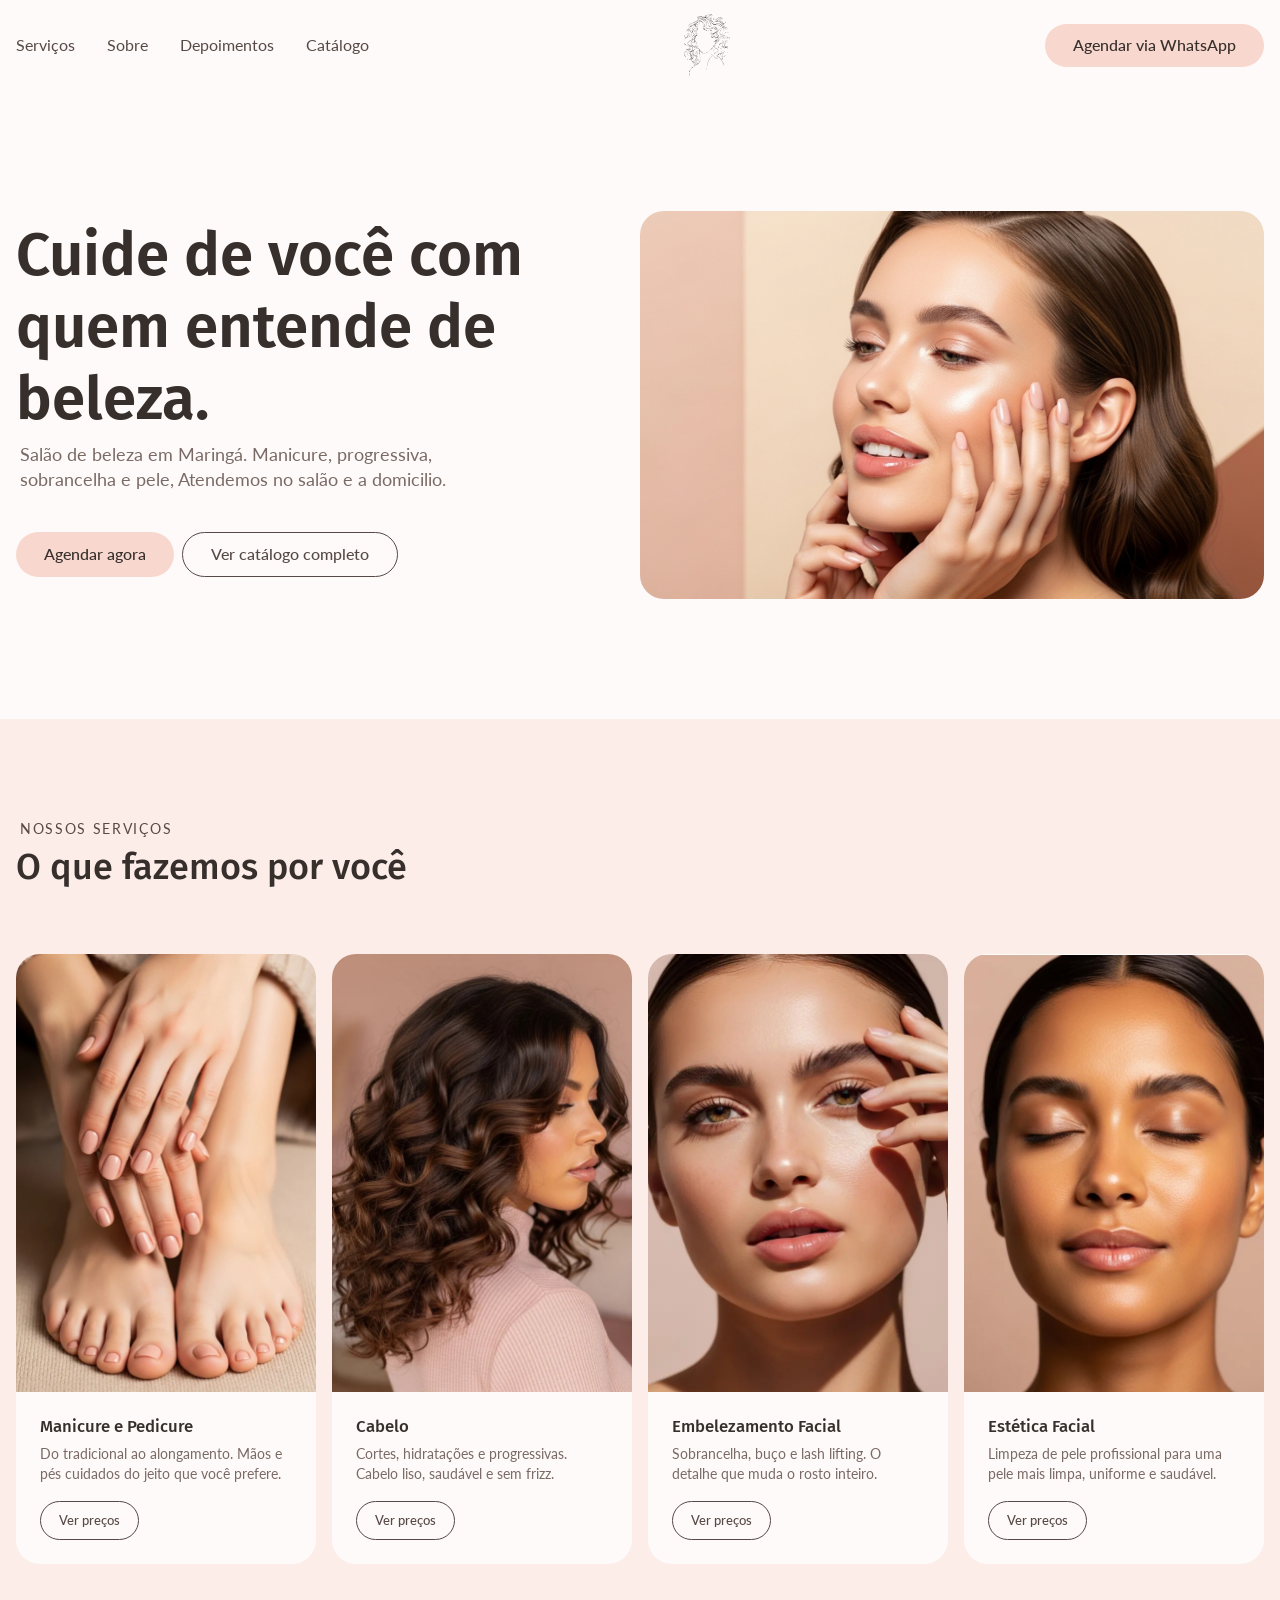
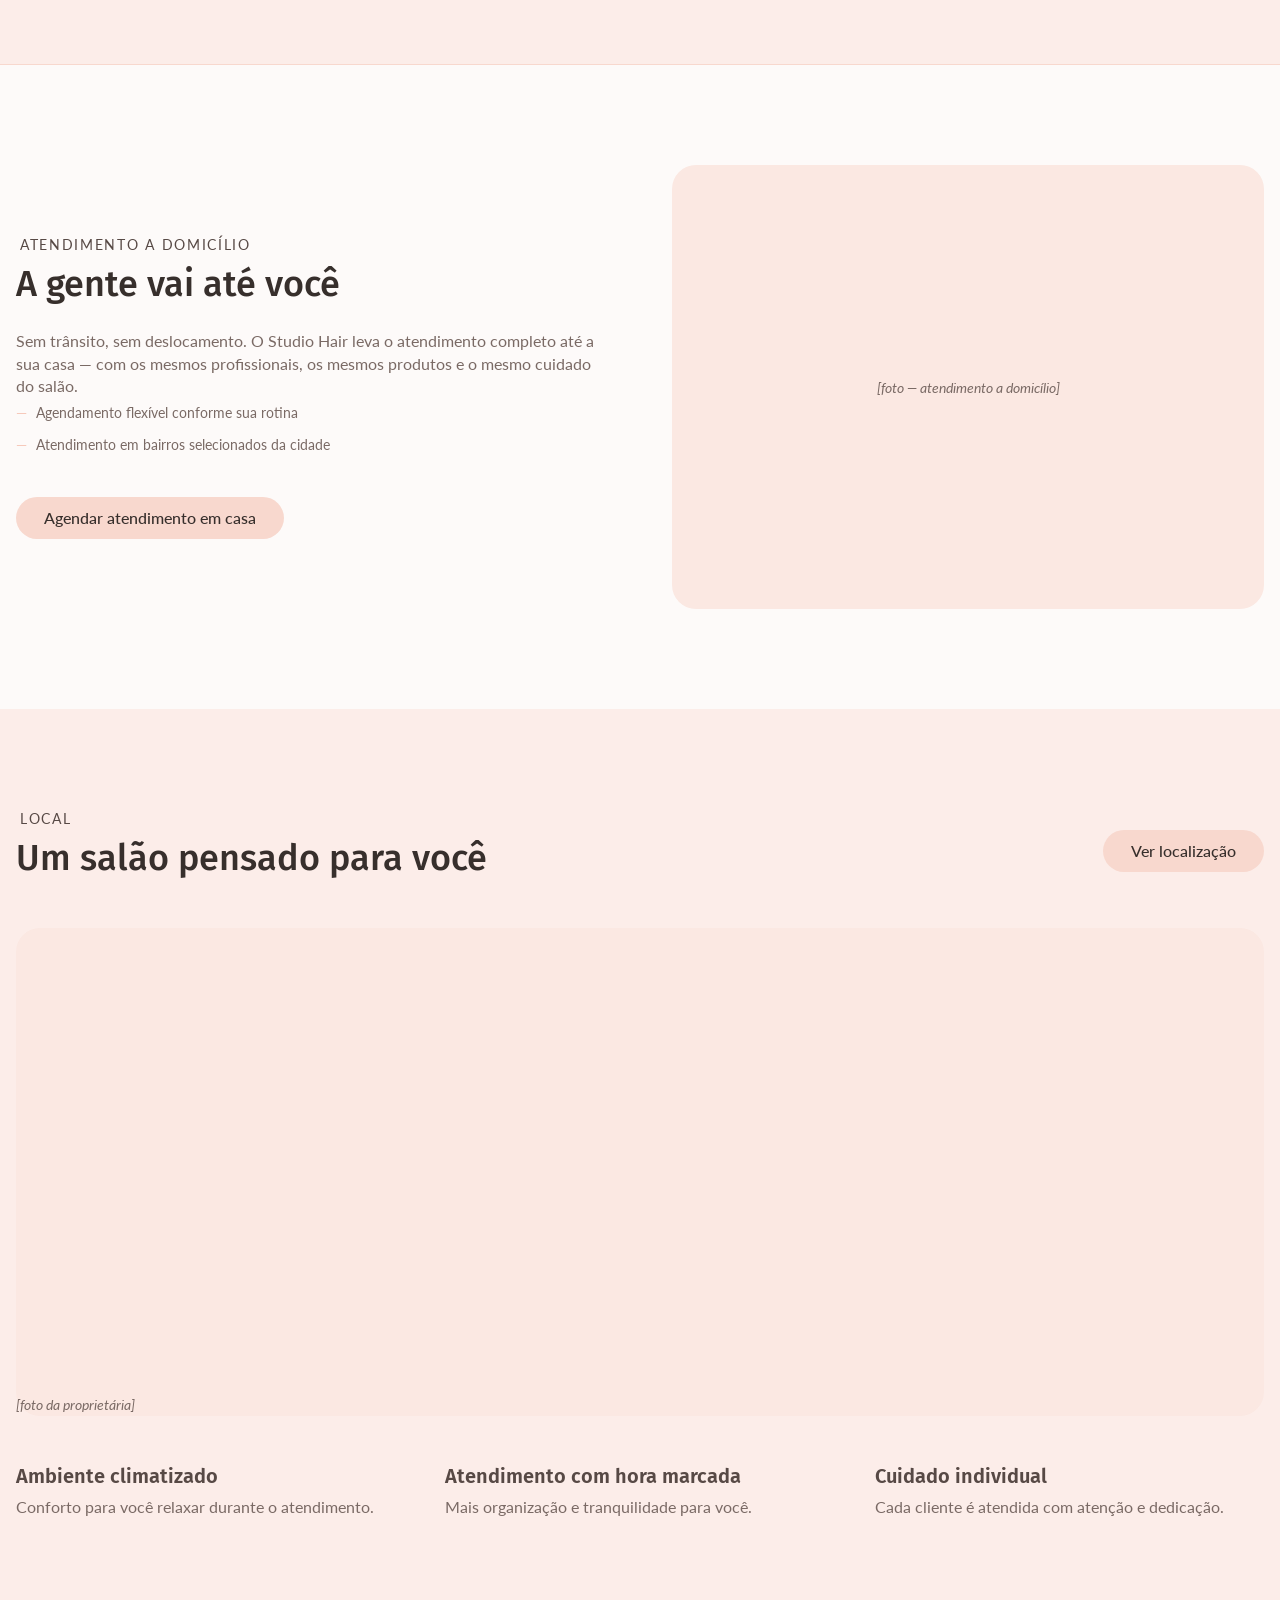
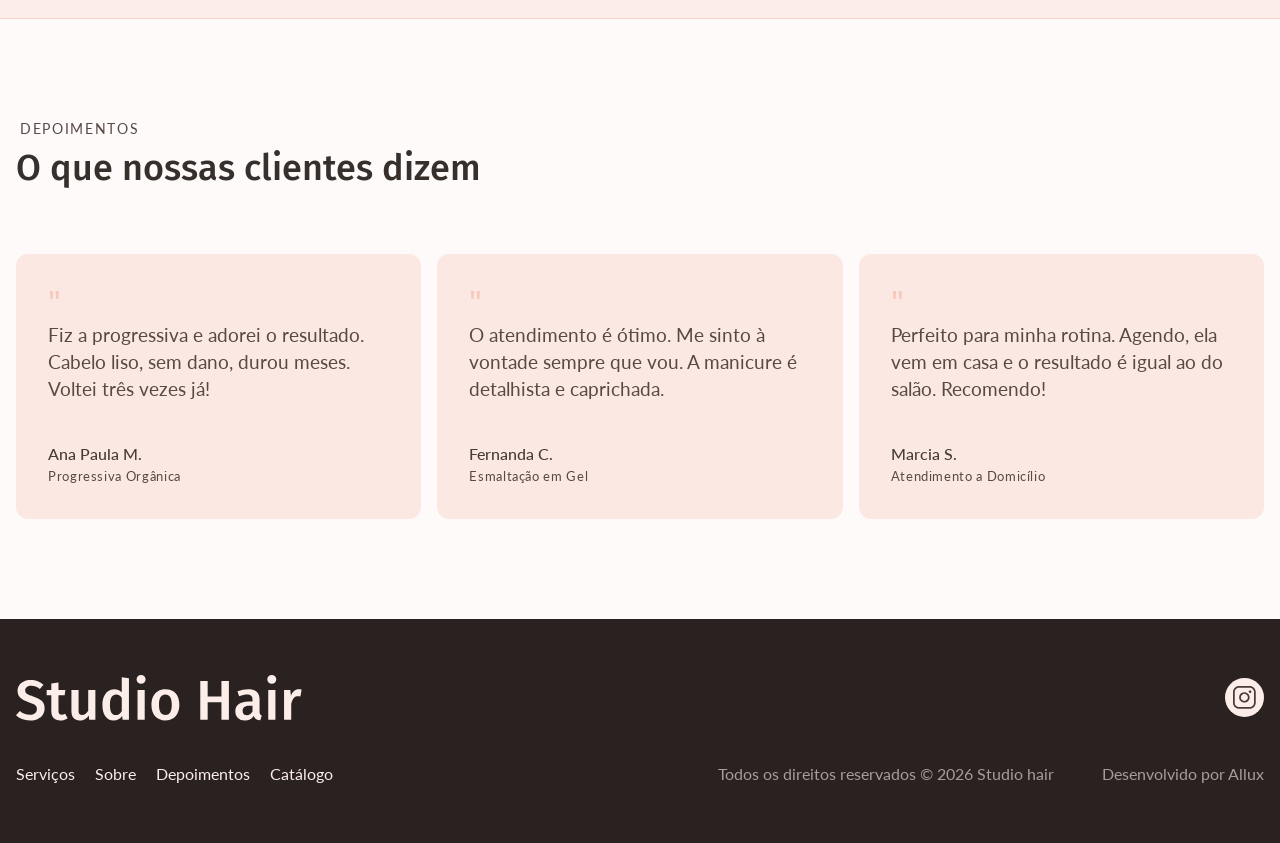
==== index.html @ b58dcd2d "first commit" ====
<!DOCTYPE html>
<html lang="pt-BR">

<head>
  <meta charset="UTF-8">
  <meta name="viewport" content="width=device-width, initial-scale=1.0">
  <title>Studio Hair — Salão de Beleza</title>
  <meta name="description" content="Studio Hair — manicure, progressiva, sobrancelha e muito mais. Atendimento no salão e a domicílio. Preços transparentes, profissionais de confiança.">
  <link rel="stylesheet" href="css/style.css">
</head>

<body>

  <!-- ===================== HEADER ===================== -->
  <header>
    <div class="container nav-inner">
      <nav>
        <ul class="nav-links">
          <li><a href="#servicos">Serviços</a></li>
          <li><a href="#sobre">Sobre</a></li>
          <li><a href="#depoimentos">Depoimentos</a></li>
          <li><a href="catalogo.html">Catálogo</a></li>
        </ul>
      </nav>
      <a href="index.html" class="nav-logo"><img src="/assets/svg/logo.svg" alt=""></a>

      <a href="https://wa.me/[NUMERO_WHATSAPP]" class="btn btn-primary nav-cta" target="_blank" rel="noopener">
        Agendar via WhatsApp
      </a>
      <button class="nav-hamburger" aria-label="Abrir menu" id="hamburger">
        <span></span><span></span><span></span>
      </button>
    </div>
  </header>

  <!-- Mobile nav overlay -->
  <div class="mobile-nav" id="mobileNav">
    <button class="mobile-nav-close" id="mobileClose" aria-label="Fechar menu">✕</button>
    <a href="#inicio" class="mobile-link">Início</a>
    <a href="#servicos" class="mobile-link">Serviços</a>
    <a href="#sobre" class="mobile-link">Sobre</a>
    <a href="#depoimentos" class="mobile-link">Depoimentos</a>
    <a href="#contato" class="mobile-link">Contato</a>
    <a href="catalogo.html" class="mobile-link">Catálogo</a>
    <a href="https://wa.me/[NUMERO_WHATSAPP]" class="btn btn-primary" target="_blank" rel="noopener">
      Agendar via WhatsApp
    </a>
  </div>

  <main>

    <!-- ===================== HERO ===================== -->
    <section id="inicio" class="hero">
      <div class="container hero-container">
        <div class="hero-inner">
          <p class="section-label"></p>
          <h1>Cuide de você com quem entende de beleza.</h1>
          <p class="hero-sub">
            Salão de beleza em Maringá. Manicure, progressiva, sobrancelha e pele, Atendemos no salão e a domicilio.
          <div class="hero-actions">
            <a href="https://wa.me/[NUMERO_WHATSAPP]" class="btn btn-primary" target="_blank" rel="noopener">
              Agendar agora
            </a>
            <a href="catalogo.html" class="btn btn-outline">
              Ver catálogo completo
            </a>
          </div>
        </div>
        <div class="img-hero">
          <img src="/assets/img/hero-woman.jpg" alt="">
        </div>
      </div>
    </section>

    <!-- ===================== SERVIÇOS ===================== -->
    <section id="servicos" class="section-services" aria-label="Nossos serviços">
      <div class="container">
        <div class="section-header">
          <p class="section-label">Nossos serviços</p>
          <h2>O que fazemos por você</h2>
        </div>
        <div class="services-grid">

          <div class="service-card">
            <div><img src="/assets/img/manicure.webp" alt=""></div>
            <div class="service-card__text">
              <h3>Manicure e Pedicure</h3>
              <p>Do tradicional ao alongamento. Mãos e pés cuidados do jeito que você prefere.</p>
              <a href="catalogo.html#manicure" class="btn btn-outline">Ver preços </a>
            </div>
          </div>

          <div class="service-card">
            <div><img src="/assets/img/cabelo.webp" alt=""></div>
            <div class="service-card__text">
              <h3>Cabelo</h3>

              <p>Cortes, hidratações e progressivas. Cabelo liso, saudável e sem frizz.</p>
              <a href="catalogo.html#progressiva" class="btn btn-outline">Ver preços</a>
            </div>
          </div>

          <div class="service-card">
            <div><img src="/assets/img/embelezamento.webp" alt=""></div>
            <div class="service-card__text">
              <h3>Embelezamento Facial</h3>
              <p>Sobrancelha, buço e lash lifting. O detalhe que muda o rosto inteiro.</p>
              <a href="catalogo.html#facial" class="btn btn-outline">Ver preços</a>
            </div>
          </div>

          <div class="service-card">
            <div><img src="/assets/img/estetica.webp" alt=""></div>
            <div class="service-card__text">
              <h3>Estética Facial</h3>
              <p>Limpeza de pele profissional para uma pele mais limpa, uniforme e saudável.</p>
              <a href="catalogo.html#estetica" class="btn btn-outline">Ver preços</a>
            </div>
          </div>

        </div>
      </div>
    </section>

    <!-- ===================== DOMICÍLIO ===================== -->
    <section id="domicilio" class="section-domicilio">
      <div class="container">
        <div class="domicilio-inner">
          <div class="domicilio-content">
            <p class="section-label">Atendimento a domicílio</p>
            <h2>A gente vai até você</h2>
            <p>
              Sem trânsito, sem deslocamento. O Studio Hair leva o atendimento completo até a sua casa —
              com os mesmos profissionais, os mesmos produtos e o mesmo cuidado do salão.
            </p>
            <ul class="domicilio-bullets">
              <li>Agendamento flexível conforme sua rotina</li>
              <li>Atendimento em bairros selecionados da cidade</li>
            </ul>
            <a href="https://wa.me/[NUMERO_WHATSAPP]" class="btn btn-primary" target="_blank" rel="noopener">
              Agendar atendimento em casa
            </a>
          </div>
          <div class="domicilio-visual" aria-label="Foto ilustrativa de atendimento a domicílio">
            [foto — atendimento a domicílio]
          </div>
        </div>
      </div>
    </section>

    <!-- ===================== SOBRE ===================== -->
    <section id="sobre" class="section-sobre">
      <div class="container">
        <div class="sobre-inner">
          <div>
            <div>
              <p class="section-label">Local</p>
              <h2>Um salão pensado para você</h2>
            </div>
            <a href="https://wa.me/[NUMERO_WHATSAPP]" class="btn btn-primary sobre" target="_blank" rel="noopener">
              Ver localização
            </a>
          </div>

          <div class="sobre-photo" aria-label="Foto da proprietária do Studio Hair">
            [foto da proprietária]
          </div>

          <div class="sobre-content">
            <div>
              <h3>Ambiente climatizado</h3>
              <p>Conforto para você relaxar durante o atendimento.</p>
            </div>

            <div>
              <h3>Atendimento com hora marcada</h3>
              <p>Mais organização e tranquilidade para você.</p>
            </div>

            <div>
              <h3>Cuidado individual</h3>
              <p>Cada cliente é atendida com atenção e dedicação.</p>
            </div>

          </div>
        </div>
      </div>
    </section>

    <!-- ===================== DEPOIMENTOS ===================== -->
    <section id="depoimentos" class="section-depoimentos">
      <div class="container">
        <div class="section-header">
          <p class="section-label">Depoimentos</p>
          <h2>O que nossas clientes dizem</h2>
        </div>
        <div class="depoimentos-grid">

          <div class="depoimento-card">
            <p class="depoimento-text">Fiz a progressiva e adorei o resultado. Cabelo liso, sem dano, durou meses. Voltei três vezes já!</p>
            <div class="depoimento-author">
              <strong>Ana Paula M.</strong>
              <span>Progressiva Orgânica</span>
            </div>
          </div>

          <div class="depoimento-card">
            <p class="depoimento-text">O atendimento é ótimo. Me sinto à vontade sempre que vou. A manicure é detalhista e caprichada.</p>
            <div class="depoimento-author">
              <strong>Fernanda C.</strong>
              <span>Esmaltação em Gel</span>
            </div>
          </div>

          <div class="depoimento-card">
            <p class="depoimento-text">Perfeito para minha rotina. Agendo, ela vem em casa e o resultado é igual ao do salão. Recomendo!</p>
            <div class="depoimento-author">
              <strong>Marcia S.</strong>
              <span>Atendimento a Domicílio</span>
            </div>
          </div>

        </div>
      </div>
    </section>

  </main>

  <!-- ===================== FOOTER ===================== -->
  <footer>
    <div class="container footer-container">
      <div class="footer-content">
        <a href=""><img src="/assets/svg/logo-escrita.svg" alt="" class="logo-footer"></a>
        <a href="/assets/svg/InstagramLogo.svg" class="social-icon"><img src="/assets/svg/InstagramLogo.svg" alt=""></a>
      </div>
      <div class="footer-content">
        <nav>
          <ul class="nav-links-footer">
            <li><a href="#servicos">Serviços</a></li>
            <li><a href="#sobre">Sobre</a></li>
            <li><a href="#depoimentos">Depoimentos</a></li>
            <li><a href="catalogo.html">Catálogo</a></li>
          </ul>
        </nav>
        <a href=""><img src="/assets/svg/logo-escrita.svg" alt="" class="logo-footer-mobile"></a>
        <div class="politica-footer">
          <a href="">Todos os direitos reservados © 2026 Studio hair</a>
          <a href="" >Desenvolvido por Allux</a>
        </div>
      </div>
    </div>
  </footer>

  <script>
    const hamburger = document.getElementById('hamburger');
    const mobileNav = document.getElementById('mobileNav');
    const mobileClose = document.getElementById('mobileClose');
    const mobileLinks = mobileNav.querySelectorAll('.mobile-link, .btn');

    hamburger.addEventListener('click', () => mobileNav.classList.add('open'));
    mobileClose.addEventListener('click', () => mobileNav.classList.remove('open'));
    mobileLinks.forEach(link => link.addEventListener('click', () => mobileNav.classList.remove('open')));
  </script>

</body>

</html>
---- css/style.css ----
@import url("https://fonts.googleapis.com/css2?family=Fira+Sans:wght@400;500;600&family=Lato:wght@400;500&display=swap");

/* ============================================================
   DESIGN SYSTEM — Studio Hair
   Direção: minimalista orgânica / feminine warmth
   Paleta: browns + salmon tones (extraída do style-guide.png)
   ============================================================ */

:root {
  /* Colors */
  --color-primary: #372f2c; /* marrom escuro — texto, headers */
  --color-secondary: #574945; /* marrom médio — suporte, hover */
  --color-accent: #f6c9bb; /* salmão — CTAs, destaques */
  --color-accent-mid: #f8d8ce; /* salmão claro — separadores */
  --color-surface: #fbe8e2; /* salmão suave — cards, alterns */
  --color-bg-alt: #fcede9; /* salmão quase branco — seções alt */
  --color-bg: #fdfaf9; /* off-white quente — fundo base */
  --color-text: #372f2c;
  --color-text-muted: #7a6a65; /* marrom claro — textos secundários */

  /* Typography */
  --font-heading: "Fira Sans", sans-serif;
  --font-body: "Lato", sans-serif;

  /* Spacing */
  --space-xs: 8px;
  --space-sm: 16px;
  --space-md: 32px;
  --space-lg: 64px;
  --space-xl: 96px;
  --space-2xl: 128px;

  /* Layout */
  --max-width: 1300px;
  --radius-sm: 6px;
  --radius-md: 12px;
  --radius-lg: 24px;



/* ============================================================
   RESET & BASE
   ============================================================ */

*,
*::before,
*::after {
  box-sizing: border-box;
  margin: 0;
  padding: 0;
}

html {
  scroll-behavior: smooth;
  font-size: 16px;
}

body {
  font-family: var(--font-body);
  color: var(--color-text);
  background: var(--color-bg);
  line-height: 1.65;
  -webkit-font-smoothing: antialiased;
}

img {
  display: block;
  max-width: 100%;
}

a {
  color: inherit;
  text-decoration: none;
}

/* ============================================================
   TYPOGRAPHY SCALE
   ============================================================ */

h1,
h2,
h3,
h4 {
  font-family: var(--font-heading);
  font-weight: 500;
  line-height: 1.2;
  color: var(--color-primary);
}

h1 {
  font-size: clamp(2rem, 6vw, 3.25rem);
}
h2 {
  font-size: clamp(1.5rem, 4vw, 2.25rem);
}
h3 {
  font-size: clamp(1.1rem, 2.5vw, 1.4rem);
  font-weight: 500;
}

p {
  line-height: 1.4;
  color: var(--color-text-muted);
}

/* ============================================================
   UTILITIES
   ============================================================ */

.container {
  width: 100%;
  max-width: var(--max-width);
  margin: 0 auto;
  padding: 0 var(--space-sm);
}

.section-label {
  font-family: var(--font-body);
  font-size: 0.75rem;
  font-weight: 500;
  letter-spacing: 0.12em;
  text-transform: uppercase;
  color: var(--color-secondary);
  margin-bottom: var(--space-xs);
}

/* ============================================================
   BUTTONS
   ============================================================ */

.btn {
  display: inline-flex;
  align-items: center;
  gap: 6px;
  font-family: "Lato";
  font-size: 1rem;
  font-weight: 500;
  padding: 8px 28px;
  border-radius: 90px;
  border: none;
  cursor: pointer;
  text-decoration: none;
  transition:
    opacity 0.3s ease,
    transform 0.3s ease;
  white-space: nowrap;
}

.btn:hover {
  opacity: 0.88;
  transform: translateY(-1px);
}

.btn-primary {
  background: var(--color-accent-mid);
  color: #372f2c;
}

.btn-outline {
  background: transparent;
  color: var(--color-secondary);
  border: 1px solid var(--color-secondary);
}

.btn-accent {
  background: var(--color-accent);
  color: var(--color-primary);
}

/* ============================================================
   HEADER / NAV
   ============================================================ */

header {
  position: sticky;
  top: 0;
  z-index: 100;
  background: var(--color-bg);

  padding: 14px 0;
}

.nav-inner {
  display: flex;
  align-items: center;
  justify-content: space-between;
}

.nav-logo {
  font-family: var(--font-heading);
  font-size: 1.2rem;
  font-weight: 600;
  color: var(--color-primary);
  letter-spacing: 0.04em;
}

.nav-links {
  display: none;
  list-style: none;
  gap: var(--space-md);
}

.nav-links a {
  font-size: 1rem;
  font-weight: 400;
  color: var(--color-secondary);
  transition: color 0.3s;
}

.nav-links a:hover {
  color: var(--color-primary);
}

.nav-hamburger {
  display: flex;
  flex-direction: column;
  gap: 5px;
  background: none;
  border: none;
  cursor: pointer;
  padding: 4px;
}

.nav-hamburger span {
  display: block;
  width: 22px;
  height: 2px;
  background: var(--color-primary);
  border-radius: 2px;
  transition: opacity 0.2s;
}

/* Mobile nav overlay */
.mobile-nav {
  display: none;
  position: fixed;
  inset: 0;
  background: var(--color-bg);
  z-index: 99;
  flex-direction: column;
  align-items: center;
  justify-content: center;
  gap: var(--space-md);
}

.mobile-nav.open {
  display: flex;
}

.mobile-nav a {
  font-family: var(--font-heading);
  font-size: 1.5rem;
  font-weight: 500;
  color: var(--color-primary);
}

.mobile-nav-close {
  position: absolute;
  top: 20px;
  right: 20px;
  background: none;
  border: none;
  font-size: 1.5rem;
  cursor: pointer;
  color: var(--color-primary);
}

@media (min-width: 768px) {
  .nav-links {
    display: flex;
  }
  .nav-hamburger {
    display: none;
  }
}

/* ============================================================
   HERO
   ============================================================ */

.hero {
  padding: clamp(60px, 10vw, 120px) 0;
  overflow: hidden;
}
.hero-container {
  display: grid !important;
  grid-template-columns: 1fr 1fr;
}

.img-hero img {
  border-radius: 24px;
  height: 100%;

  object-fit: cover;
}

.hero-inner {
  display: flex;
  flex-direction: column;

  max-width: 660px;
}

.hero h1 {
  font-size: clamp(2.25rem, 7vw, 3.75rem);
  font-weight: 600;
  color: var(--color-primary);
  margin-bottom: 8px;
}

.hero h1 em {
  font-style: normal;
  font-weight: 400;
  color: var(--color-secondary);
}

.section-label {
  font-size: 14px;
  font-weight: 400;
  letter-spacing: 5%;
  margin-left: 4px;
  color: var(--color-secondary);
}

.hero-sub {
  font-size: 1.1rem;
  font-weight: 400;
  color: var(--color-text-muted);
  margin-left: 4px;
  margin-bottom: 32px;
  max-width: 480px;
}

.hero-actions {
  display: flex;
  flex-wrap: wrap;
  gap: var(--space-xs);
  margin-top: var(--space-xs);
}

.hero {
  position: relative;
}
@media (max-width: 1024px) {
  .hero-container {
    grid-template-columns: 1fr;
  }

  .img-hero img {
    display: none;
  }
}

/* ============================================================
   SECTION: SERVICES
   ============================================================ */

.section-services {
  padding: clamp(60px, 8vw, 100px) 0;
  background: var(--color-bg-alt);
}

.section-header {
  margin-bottom: clamp(var(--space-md), 5vw, var(--space-lg));
}

.section-header h2 {
  margin-bottom: var(--space-xs);
}

.services-grid {
  display: grid;
  grid-template-columns: 1fr;
  gap: var(--space-sm);
}

.service-card {
  background: var(--color-bg);

  border-radius: 24px;

  display: flex;
  flex-direction: column;
  transition:
    box-shadow 0.2s ease,
    transform 0.2s ease;
}

.service-card img {
  border-radius: 24px 24px 0px 0px;
}

.service-card .service-card__text {
  display: flex;
  flex-direction: column;
  padding: 24px;
  gap: 8px;
}

.service-card:hover {
  box-shadow: var(--shadow-md);
  transform: translateY(-2px);
}

.service-card h3 {
  font-size: 1.05rem;
  color: var(--color-primary);
}

.service-card p {
  font-size: 0.9rem;
  flex: 1;
}

.service-card .btn {
  align-self: flex-start;

  margin-top: 8px;
  padding: 8px 18px;
  font-size: 0.82rem;
}

@media (min-width: 600px) {
  .services-grid {
    grid-template-columns: 1fr 1fr;
  }
}

@media (min-width: 1024px) {
  .services-grid {
    grid-template-columns: repeat(4, 1fr);
  }
}

/* ============================================================
   SECTION: DOMICÍLIO
   ============================================================ */

.section-domicilio {
  padding: clamp(60px, 8vw, 100px) 0;
  background: var(--color-bg);
  border-top: 1px solid var(--color-accent-mid);
}

.domicilio-inner {
  display: grid;
  grid-template-columns: 1fr;
  gap: var(--space-lg);
  align-items: center;
}

.domicilio-content {
  display: flex;
  flex-direction: column;
}

.domicilio-content .section-label {
  margin-bottom: 8px;
}

.domicilio-content h2 {
  margin-bottom: 24px;
}

.domicilio-bullets {
  list-style: none;
  display: flex;
  flex-direction: column;
  gap: 8px;
  margin: 4px 0px 40px 0px;
}

.domicilio-bullets li {
  font-size: 0.9rem;
  color: var(--color-text-muted);
  padding-left: 20px;
  position: relative;
}

.domicilio-bullets li::before {
  content: "—";
  position: absolute;
  left: 0;
  color: var(--color-accent);
  font-weight: 600;
}

.domicilio-content a {
  align-self: flex-start;
}

.domicilio-visual {
  background: var(--color-surface);
  border-radius: var(--radius-lg);
  aspect-ratio: 4/3;
  display: flex;
  align-items: center;
  justify-content: center;
  color: var(--color-text-muted);
  font-size: 0.875rem;
  font-style: italic;
}

@media (min-width: 860px) {
  .domicilio-inner {
    grid-template-columns: 1fr 1fr;
  }
}

/* ============================================================
   SECTION: SOBRE
   ============================================================ */

.section-sobre {
  padding: clamp(60px, 8vw, 100px) 0;
  background: var(--color-bg-alt);
}

.sobre-inner {
  display: flex;
  flex-direction: column;

  gap: 48px;
  align-items: start;
}

.sobre-inner > div {
  width: 100%;
  display: flex;
  align-items: end;
  justify-content: space-between;
}

.btn-primary.sobre {
  margin-bottom: 8px;
}

.sobre-photo {
  background: var(--color-surface);
  border-radius: var(--radius-lg);

  width: 100%;
  height: 488px;
  display: flex;
  align-items: center;
  justify-content: center;
  color: var(--color-text-muted);
  font-size: 0.875rem;
  font-style: italic;
}

.sobre-content {
  width: 100%;
  display: flex;
  flex-direction: row;
  justify-content: space-between;
  flex-wrap: wrap;
  gap: 40px;
}

.sobre-content div{
  flex: 1 1 300px;
}

.sobre-content h3 {
  font-size: 20px;
  font-weight: 600;
  margin-bottom: 8px;
  color: var(--color-secondary);
}

@media (min-width: 860px) {
  .sobre-inner {
    grid-template-columns: 280px 1fr;
  }
}

/* ============================================================
   SECTION: DEPOIMENTOS
   ============================================================ */

.section-depoimentos {
  padding: clamp(60px, 8vw, 100px) 0;
  background: var(--color-bg);
  border-top: 1px solid var(--color-accent-mid);
}

.depoimentos-grid {
  display: grid;
  grid-template-columns: 1fr;
  gap: var(--space-sm);
}

.depoimento-card {
  background: var(--color-surface);
  border-radius: var(--radius-md);
  padding: var(--space-md);
  display: flex;
  flex-direction: column;
  gap: var(--space-xs);
}

.depoimento-text {
  font-size: 1.2rem;
  color: var(--color-secondary);
  flex: 1;

  margin-bottom: 32px;
}

.depoimento-text::before {
  content: '"';
  font-family: var(--font-heading);
  font-size: 2rem;
  line-height: 1;
  color: var(--color-accent);
  display: block;
  margin-bottom: 4px;
}

.depoimento-author {
  display: flex;
  flex-direction: column;
  gap: 2px;
}

.depoimento-author strong {
  font-size: 1rem;
  font-weight: 500;
  font-family: "Lato";
  line-height: 21px;
  color: #473c39;
}

.depoimento-author span {
  font-size: 0.8rem;
  color: var(--color-secondary);
  font-family: "Lato";
  letter-spacing: 0.05em;
}

@media (min-width: 600px) {
  .depoimentos-grid {
    grid-template-columns: 1fr 1fr;
  }
}

@media (min-width: 1024px) {
  .depoimentos-grid {
    grid-template-columns: repeat(3, 1fr);
  }
}

/* ============================================================
   FOOTER
   ============================================================ */

footer {
  background: #2a2220;
  padding: 56px 0;
  text-align: center;
}

.footer-container {
  display: flex;
  flex-direction: column;
  gap: 40px;
}

.footer-content {
  display: flex;
  justify-content: space-between;
  align-items: center;
  flex-wrap: wrap;
}

.social-icon{
  padding: 8px;
  background: var(--color-bg-alt);
  border-radius: 100px;
}

footer ul {
  display: flex;
  gap: 20px;
}

footer li {
  list-style: none;
  color: var(--color-bg-alt);
  transition: all 0.3s;
}

footer li:hover {
  opacity: 0.9;
}

footer a {
  color: var(--color-bg-alt);
  transition: all 0.3s;
}

footer a:hover {
  color: var(--color-bg-alt);
  opacity: 0.8;
}

.politica-footer{
  display: flex;
  gap: 48px;
}

.politica-footer a{
  opacity: 0.6;
}

.logo-footer-mobile {
  display: none;
  margin-bottom: 32px;
}

@media (max-width: 768px) {
  .footer-container {
    gap: 24px;
  }

  .footer-content {
    justify-content: center;
  }

  footer ul {
    margin-bottom: 24px;
  }

  .logo-footer {
    display: none;
  }

  .logo-footer-mobile {
    display: flex;
  }

  footer span {
    color: var(--color-bg-alt);
    font-size: 0.8rem;
  }

}

/* ============================================================
   CATALOG PAGE — SPECIFIC STYLES
   ============================================================ */

.catalog-header {
  padding: clamp(48px, 7vw, 80px) 0 var(--space-md);
  background: var(--color-bg-alt);
  border-bottom: 1px solid var(--color-accent-mid);
}

.catalog-header h1 {
  margin-bottom: var(--space-xs);
}

.catalog-back {
  display: inline-flex;
  align-items: center;
  gap: 6px;
  font-size: 0.85rem;
  color: var(--color-text-muted);
  margin-bottom: var(--space-sm);
  transition: color 0.2s;
}

.catalog-back:hover {
  color: var(--color-primary);
}

.category-pills {
  display: flex;
  flex-wrap: wrap;
  gap: var(--space-xs);
  margin-top: var(--space-sm);
}

.pill {
  display: inline-block;
  padding: 6px 16px;
  border-radius: 999px;
  font-size: 0.82rem;
  font-weight: 500;
  background: var(--color-bg);
  border: 1.5px solid var(--color-accent-mid);
  color: var(--color-text-muted);
  text-decoration: none;
  transition:
    background 0.2s,
    color 0.2s,
    border-color 0.2s;
}

.pill:hover,
.pill.active {
  background: var(--color-primary);
  color: var(--color-bg);
  border-color: var(--color-primary);
}

/* Category sections */
.catalog-section {
  padding: clamp(48px, 7vw, 80px) 0;
  border-bottom: 1px solid var(--color-accent-mid);
}

.catalog-section:nth-child(even) {
  background: var(--color-bg-alt);
}
.catalog-section:nth-child(odd) {
  background: var(--color-bg);
}

.catalog-section h2 {
  margin-bottom: var(--space-xs);
}
.catalog-section > .container > p {
  margin-bottom: var(--space-md);
  max-width: 520px;
}

/* Procedure grid */
.proc-grid {
  display: grid;
  grid-template-columns: 1fr;
  gap: var(--space-sm);
  margin-bottom: var(--space-md);
}

.proc-card {
  background: var(--color-bg);
  border: 1px solid var(--color-accent-mid);
  border-radius: var(--radius-md);
  overflow: hidden;
  display: flex;
  flex-direction: column;
  transition:
    box-shadow 0.2s ease,
    transform 0.2s ease;
}

.proc-card:hover {
  box-shadow: var(--shadow-md);
  transform: translateY(-2px);
}

.proc-image {
  background: var(--color-surface);
  aspect-ratio: 4/3;
  display: flex;
  align-items: center;
  justify-content: center;
  color: var(--color-text-muted);
  font-size: 0.8rem;
  font-style: italic;
  text-align: center;
  padding: var(--space-sm);
}

.proc-info {
  padding: var(--space-sm);
  display: flex;
  flex-direction: column;
  gap: 8px;
  flex: 1;
}

.proc-name {
  font-family: var(--font-heading);
  font-size: 0.95rem;
  font-weight: 500;
  color: var(--color-primary);
}

.proc-prices {
  display: flex;
  flex-wrap: wrap;
  gap: 6px;
}

.price-badge {
  display: inline-flex;
  flex-direction: column;
  align-items: flex-start;
  gap: 1px;
  padding: 6px 12px;
  border-radius: var(--radius-sm);
  font-size: 0.78rem;
}

.price-badge.salon {
  background: var(--color-surface);
}

.price-badge.home {
  background: var(--color-bg-alt);
  border: 1px solid var(--color-accent-mid);
}

.price-badge .price-label {
  font-size: 0.68rem;
  text-transform: uppercase;
  letter-spacing: 0.06em;
  color: var(--color-text-muted);
}

.price-badge .price-value {
  font-weight: 600;
  font-size: 0.9rem;
  color: var(--color-primary);
}

.proc-info .btn {
  align-self: flex-start;
  margin-top: auto;
  padding: 7px 16px;
  font-size: 0.8rem;
}

@media (min-width: 500px) {
  .proc-grid {
    grid-template-columns: 1fr 1fr;
  }
}

@media (min-width: 900px) {
  .proc-grid {
    grid-template-columns: repeat(3, 1fr);
  }
}

@media (min-width: 1100px) {
  .proc-grid {
    grid-template-columns: repeat(4, 1fr);
  }
}

/* Progressiva — tamanhos dentro do card */
.proc-sizes {
  list-style: none;
  display: flex;
  flex-direction: column;
  gap: 6px;
  font-size: 0.82rem;
}

.proc-sizes li {
  display: flex;
  justify-content: space-between;
  align-items: center;
  padding: 4px 0;
  border-bottom: 1px solid var(--color-accent-mid);
  color: var(--color-text-muted);
}

.proc-sizes li span:last-child {
  font-weight: 500;
  color: var(--color-primary);
  white-space: nowrap;
}

/* Catalog CTA section */
.catalog-cta {
  padding: clamp(60px, 8vw, 100px) 0;
  background: var(--color-primary);
  text-align: center;
}

.catalog-cta h2 {
  color: var(--color-bg);
  margin-bottom: var(--space-xs);
}
.catalog-cta p {
  color: var(--color-accent-mid);
  margin-bottom: var(--space-md);
}
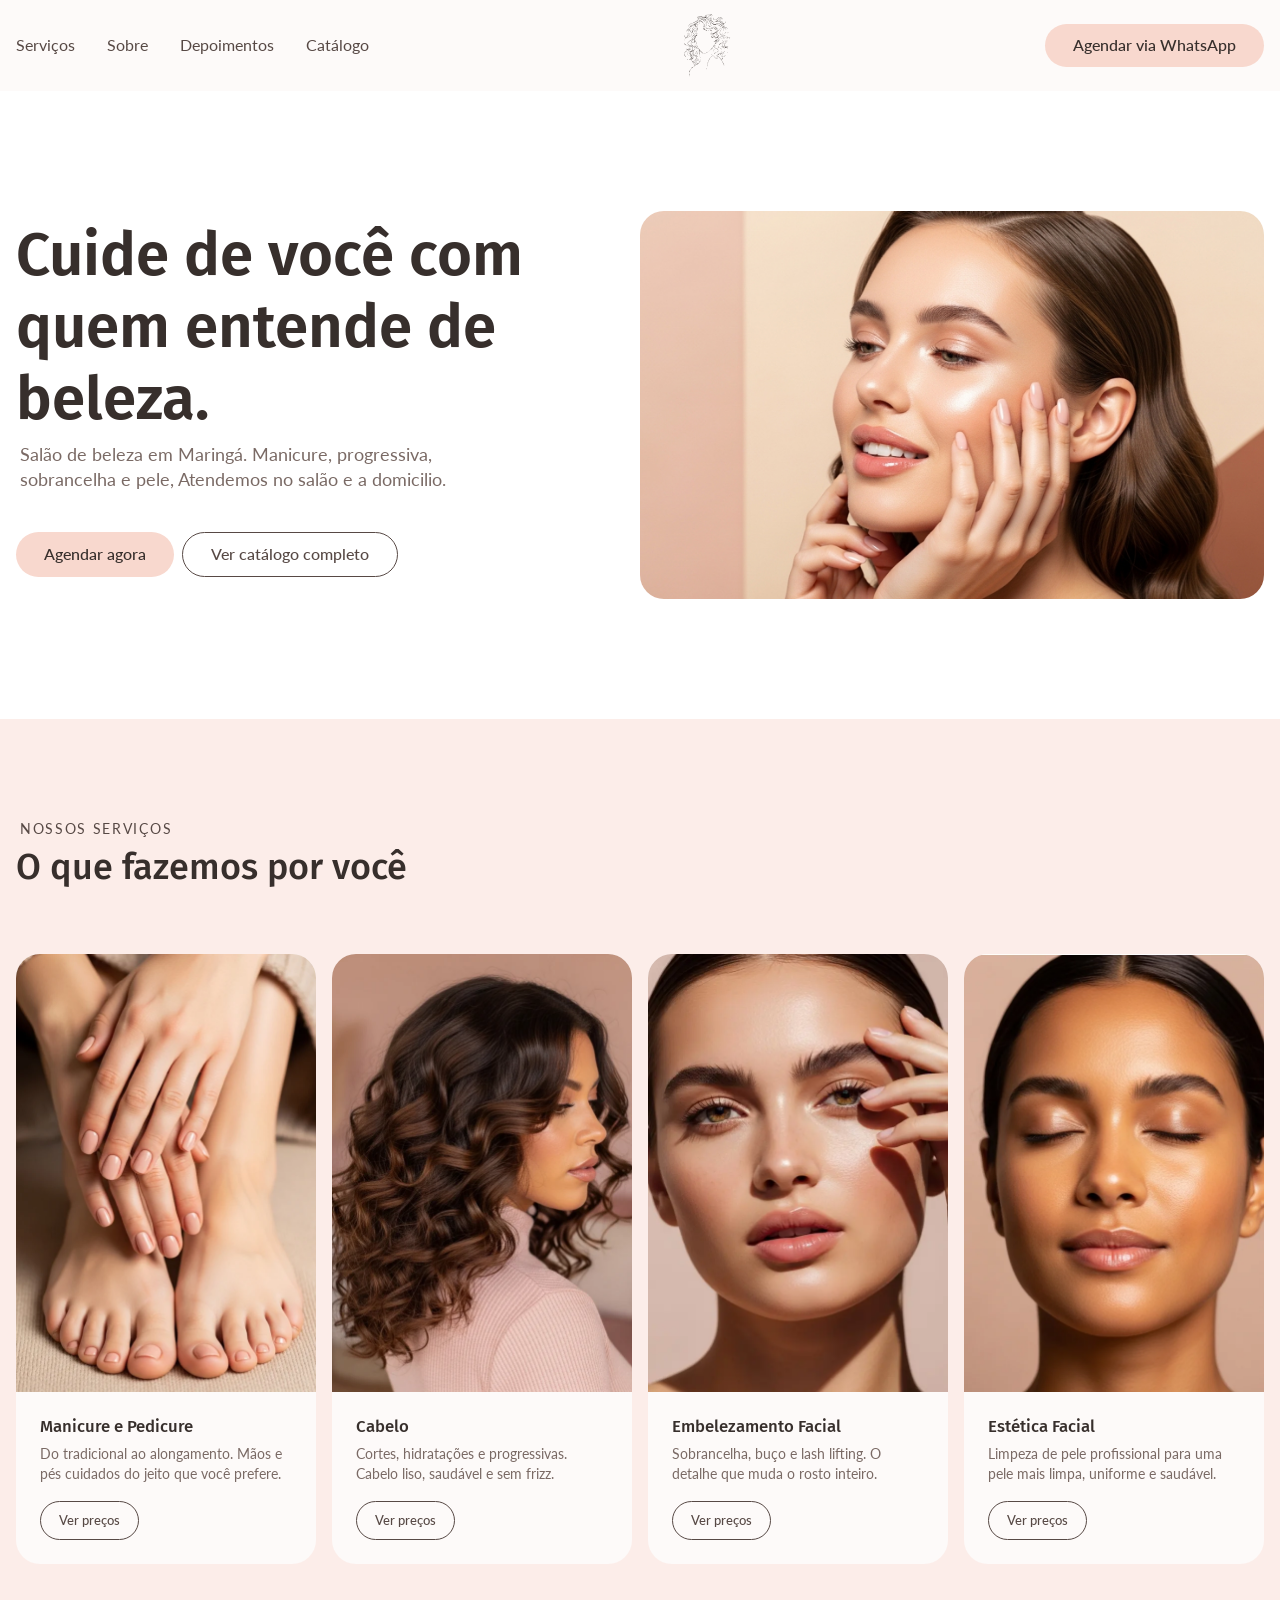
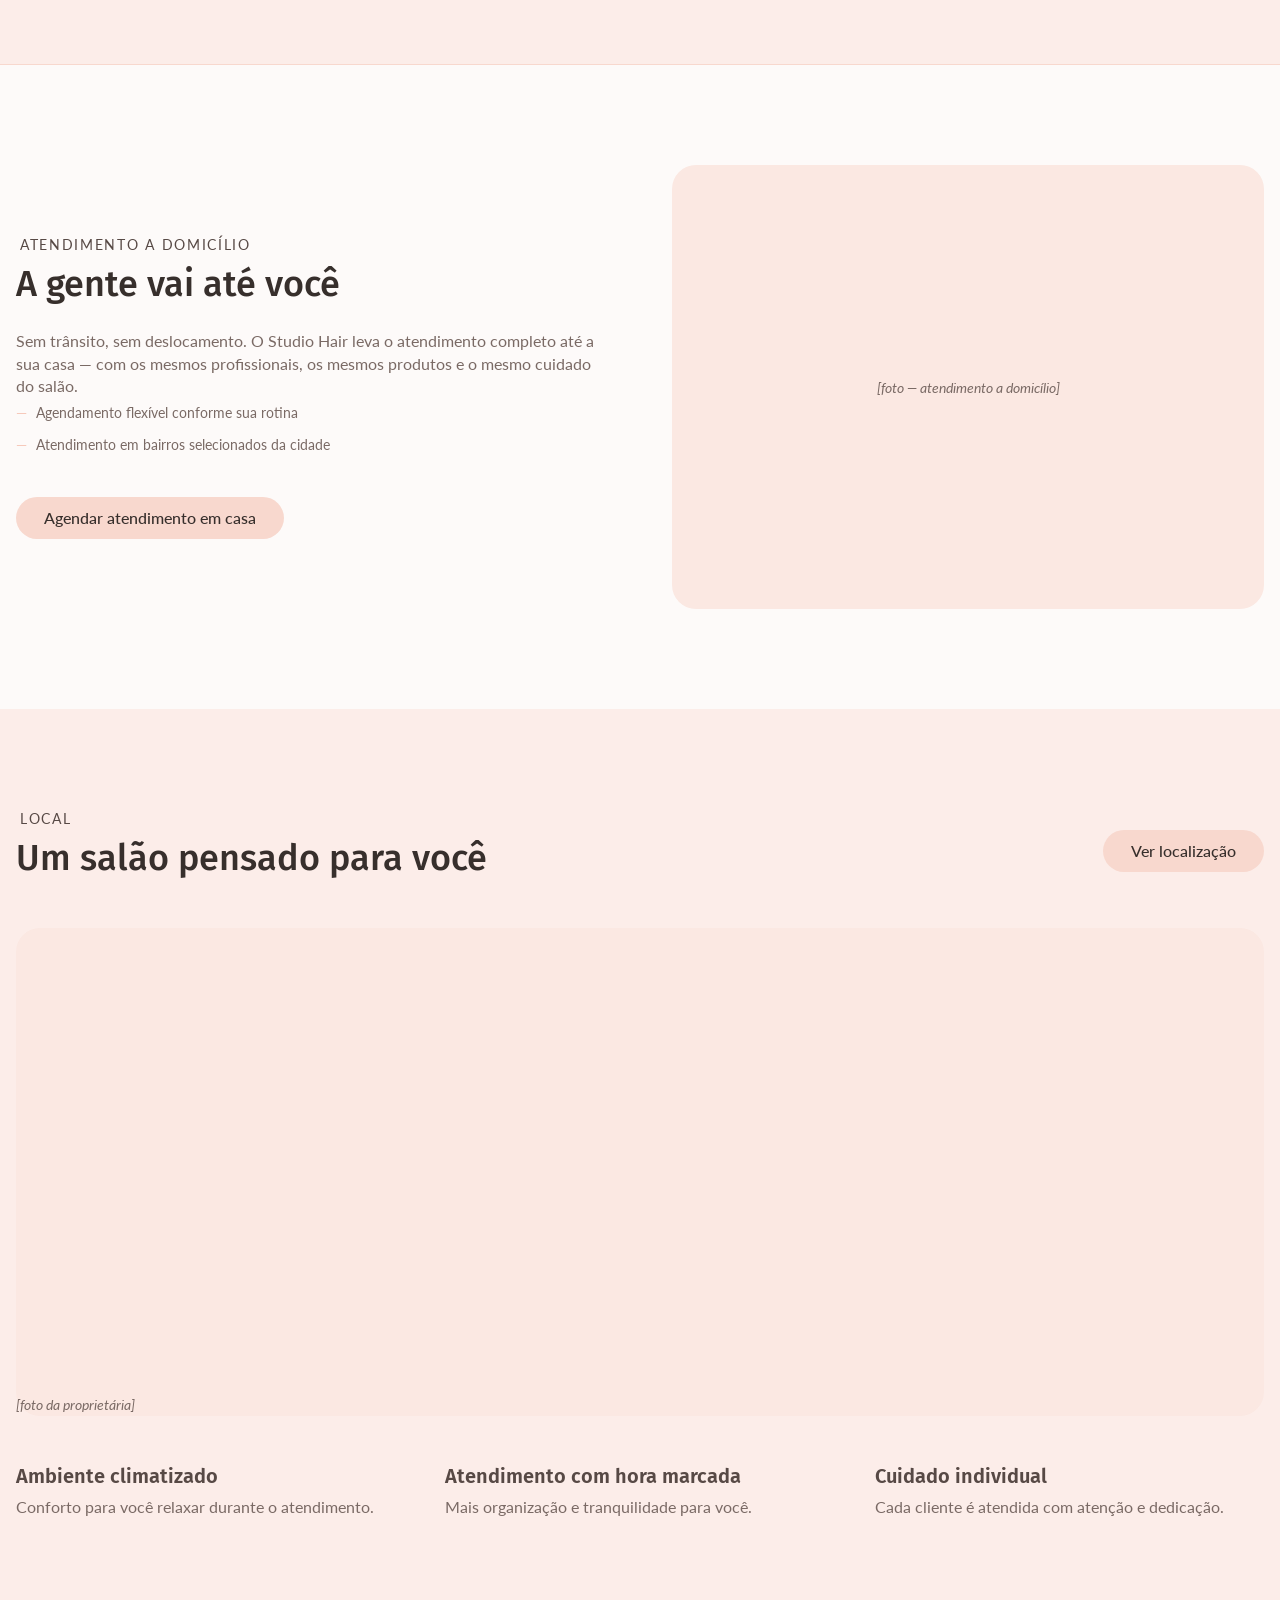
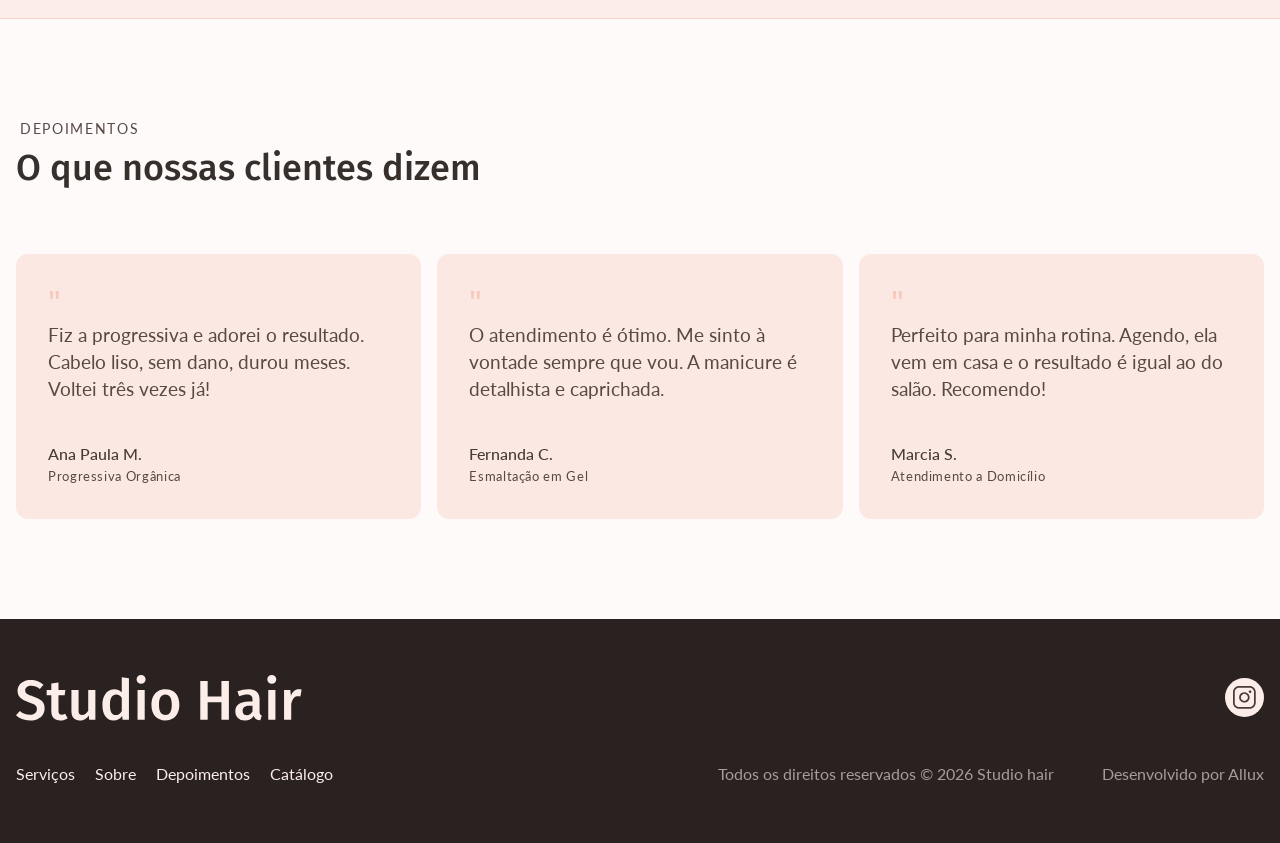
==== commit f0aa9695: "Enviando a construção da página do catologo, html e design." ====
--- a/index.html
+++ b/index.html
@@ -22,245 +22,243 @@
           <li><a href="catalogo.html">Catálogo</a></li>
         </ul>
       </nav>
-      <a href="index.html" class="nav-logo"><img src="/assets/svg/logo.svg" alt=""></a>
+      <a href="index.html" class="nav-logo"><img src="./assets/svg/logo.svg" alt=""></a>
 
       <a href="https://wa.me/[NUMERO_WHATSAPP]" class="btn btn-primary nav-cta" target="_blank" rel="noopener">
         Agendar via WhatsApp
       </a>
-      <button class="nav-hamburger" aria-label="Abrir menu" id="hamburger">
-        <span></span><span></span><span></span>
-      </button>
+      <div class="hamburger" id="Burger">
+        <span class="line-1"></span>
+        <span class="line-2"></span>
+      </div>
     </div>
   </header>
 
-  <!-- Mobile nav overlay -->
-  <div class="mobile-nav" id="mobileNav">
-    <button class="mobile-nav-close" id="mobileClose" aria-label="Fechar menu">✕</button>
-    <a href="#inicio" class="mobile-link">Início</a>
-    <a href="#servicos" class="mobile-link">Serviços</a>
-    <a href="#sobre" class="mobile-link">Sobre</a>
-    <a href="#depoimentos" class="mobile-link">Depoimentos</a>
-    <a href="#contato" class="mobile-link">Contato</a>
-    <a href="catalogo.html" class="mobile-link">Catálogo</a>
-    <a href="https://wa.me/[NUMERO_WHATSAPP]" class="btn btn-primary" target="_blank" rel="noopener">
-      Agendar via WhatsApp
-    </a>
+
+
+  <div class="mobile-overlay" id="MobileMenu">
+    <div class="mobile-overlay__content">
+
+      <nav class="mobile-overlay__nav">
+
+        <ul class="mobile-overlay__list">
+          <li class="mobile-overlay__itens">
+            <a class="mobile-overlay__link">Procedimentos</a>
+          </li>
+          <li class="mobile-overlay__itens"><a href="">Depoimentos</a></li>
+          <li class="mobile-overlay__itens"><a href="">Local</a></li>
+          <li class="mobile-overlay__itens"><a href="">Catalogo</a></li>
+        </ul>
+      </nav>
+
+      <a class="btn btn-primary" href="">Agende o seu Horário</a>
+    </div>
   </div>
-
-  <main>
-
-    <!-- ===================== HERO ===================== -->
-    <section id="inicio" class="hero">
-      <div class="container hero-container">
-        <div class="hero-inner">
-          <p class="section-label"></p>
-          <h1>Cuide de você com quem entende de beleza.</h1>
-          <p class="hero-sub">
-            Salão de beleza em Maringá. Manicure, progressiva, sobrancelha e pele, Atendemos no salão e a domicilio.
-          <div class="hero-actions">
-            <a href="https://wa.me/[NUMERO_WHATSAPP]" class="btn btn-primary" target="_blank" rel="noopener">
-              Agendar agora
-            </a>
-            <a href="catalogo.html" class="btn btn-outline">
-              Ver catálogo completo
-            </a>
-          </div>
-        </div>
-        <div class="img-hero">
-          <img src="/assets/img/hero-woman.jpg" alt="">
+    <main>
+
+      <!-- ===================== HERO ===================== -->
+      <section id="inicio" class="hero">
+        <div class="container hero-container">
+          <div class="hero-inner">
+            <p class="section-label"></p>
+            <h1>Cuide de você com quem entende de beleza.</h1>
+            <p class="hero-sub">
+              Salão de beleza em Maringá. Manicure, progressiva, sobrancelha e pele, Atendemos no salão e a domicilio.
+            <div class="hero-actions">
+              <a href="https://wa.me/[NUMERO_WHATSAPP]" class="btn btn-primary" target="_blank" rel="noopener">
+                Agendar agora
+              </a>
+              <a href="catalogo.html" class="btn btn-outline">
+                Ver catálogo completo
+              </a>
+            </div>
+          </div>
+          <div class="img-hero">
+            <img src="./assets/img/hero-woman.jpg" alt="">
+          </div>
+        </div>
+      </section>
+
+      <!-- ===================== SERVIÇOS ===================== -->
+      <section id="servicos" class="section-services" aria-label="Nossos serviços">
+        <div class="container">
+          <div class="section-header">
+            <p class="section-label">Nossos serviços</p>
+            <h2>O que fazemos por você</h2>
+          </div>
+          <div class="services-grid">
+
+            <div class="service-card">
+              <div><img src="./assets/img/manicure.webp" alt=""></div>
+              <div class="service-card__text">
+                <h3>Manicure e Pedicure</h3>
+                <p>Do tradicional ao alongamento. Mãos e pés cuidados do jeito que você prefere.</p>
+                <a href="catalogo.html#manicure" class="btn btn-outline">Ver preços </a>
+              </div>
+            </div>
+
+            <div class="service-card">
+              <div><img src="./assets/img/cabelo.webp" alt=""></div>
+              <div class="service-card__text">
+                <h3>Cabelo</h3>
+
+                <p>Cortes, hidratações e progressivas. Cabelo liso, saudável e sem frizz.</p>
+                <a href="catalogo.html#progressiva" class="btn btn-outline">Ver preços</a>
+              </div>
+            </div>
+
+            <div class="service-card">
+              <div><img src="./assets/img/embelezamento.webp" alt=""></div>
+              <div class="service-card__text">
+                <h3>Embelezamento Facial</h3>
+                <p>Sobrancelha, buço e lash lifting. O detalhe que muda o rosto inteiro.</p>
+                <a href="catalogo.html#facial" class="btn btn-outline">Ver preços</a>
+              </div>
+            </div>
+
+            <div class="service-card">
+              <div><img src="./assets/img/estetica.webp" alt=""></div>
+              <div class="service-card__text">
+                <h3>Estética Facial</h3>
+                <p>Limpeza de pele profissional para uma pele mais limpa, uniforme e saudável.</p>
+                <a href="catalogo.html#estetica" class="btn btn-outline">Ver preços</a>
+              </div>
+            </div>
+
+          </div>
+        </div>
+      </section>
+
+      <!-- ===================== DOMICÍLIO ===================== -->
+      <section id="domicilio" class="section-domicilio">
+        <div class="container">
+          <div class="domicilio-inner">
+            <div class="domicilio-content">
+              <p class="section-label">Atendimento a domicílio</p>
+              <h2>A gente vai até você</h2>
+              <p>
+                Sem trânsito, sem deslocamento. O Studio Hair leva o atendimento completo até a sua casa —
+                com os mesmos profissionais, os mesmos produtos e o mesmo cuidado do salão.
+              </p>
+              <ul class="domicilio-bullets">
+                <li>Agendamento flexível conforme sua rotina</li>
+                <li>Atendimento em bairros selecionados da cidade</li>
+              </ul>
+              <a href="https://wa.me/[NUMERO_WHATSAPP]" class="btn btn-primary" target="_blank" rel="noopener">
+                Agendar atendimento em casa
+              </a>
+            </div>
+            <div class="domicilio-visual" aria-label="Foto ilustrativa de atendimento a domicílio">
+              [foto — atendimento a domicílio]
+            </div>
+          </div>
+        </div>
+      </section>
+
+      <!-- ===================== SOBRE ===================== -->
+      <section id="sobre" class="section-sobre">
+        <div class="container">
+          <div class="sobre-inner">
+            <div>
+              <div>
+                <p class="section-label">Local</p>
+                <h2>Um salão pensado para você</h2>
+              </div>
+              <a href="https://wa.me/[NUMERO_WHATSAPP]" class="btn btn-primary sobre" target="_blank" rel="noopener">
+                Ver localização
+              </a>
+            </div>
+
+            <div class="sobre-photo" aria-label="Foto da proprietária do Studio Hair">
+              [foto da proprietária]
+            </div>
+
+            <div class="sobre-content">
+              <div>
+                <h3>Ambiente climatizado</h3>
+                <p>Conforto para você relaxar durante o atendimento.</p>
+              </div>
+
+              <div>
+                <h3>Atendimento com hora marcada</h3>
+                <p>Mais organização e tranquilidade para você.</p>
+              </div>
+
+              <div>
+                <h3>Cuidado individual</h3>
+                <p>Cada cliente é atendida com atenção e dedicação.</p>
+              </div>
+
+            </div>
+          </div>
+        </div>
+      </section>
+
+      <!-- ===================== DEPOIMENTOS ===================== -->
+      <section id="depoimentos" class="section-depoimentos">
+        <div class="container">
+          <div class="section-header">
+            <p class="section-label">Depoimentos</p>
+            <h2>O que nossas clientes dizem</h2>
+          </div>
+          <div class="depoimentos-grid">
+
+            <div class="depoimento-card">
+              <p class="depoimento-text">Fiz a progressiva e adorei o resultado. Cabelo liso, sem dano, durou meses. Voltei três vezes já!</p>
+              <div class="depoimento-author">
+                <strong>Ana Paula M.</strong>
+                <span>Progressiva Orgânica</span>
+              </div>
+            </div>
+
+            <div class="depoimento-card">
+              <p class="depoimento-text">O atendimento é ótimo. Me sinto à vontade sempre que vou. A manicure é detalhista e caprichada.</p>
+              <div class="depoimento-author">
+                <strong>Fernanda C.</strong>
+                <span>Esmaltação em Gel</span>
+              </div>
+            </div>
+
+            <div class="depoimento-card">
+              <p class="depoimento-text">Perfeito para minha rotina. Agendo, ela vem em casa e o resultado é igual ao do salão. Recomendo!</p>
+              <div class="depoimento-author">
+                <strong>Marcia S.</strong>
+                <span>Atendimento a Domicílio</span>
+              </div>
+            </div>
+
+          </div>
+        </div>
+      </section>
+
+    </main>
+
+    <!-- ===================== FOOTER ===================== -->
+    <footer>
+      <div class="container footer-container">
+        <div class="footer-content">
+          <a href=""><img src="./assets/svg/logo-escrita.svg" alt="" class="logo-footer"></a>
+          <a href="" class="social-icon"><img src="./assets/svg/InstagramLogo.svg" alt=""></a>
+        </div>
+        <div class="footer-content">
+          <nav>
+            <ul class="nav-links-footer">
+              <li><a href="#servicos">Serviços</a></li>
+              <li><a href="#sobre">Sobre</a></li>
+              <li><a href="#depoimentos">Depoimentos</a></li>
+              <li><a href="catalogo.html">Catálogo</a></li>
+            </ul>
+          </nav>
+          <a href=""><img src="./assets/svg/logo-escrita.svg" alt="" class="logo-footer-mobile"></a>
+          <div class="politica-footer">
+            <a href="">Todos os direitos reservados © 2026 Studio hair</a>
+            <a href="">Desenvolvido por Allux</a>
+          </div>
         </div>
       </div>
-    </section>
-
-    <!-- ===================== SERVIÇOS ===================== -->
-    <section id="servicos" class="section-services" aria-label="Nossos serviços">
-      <div class="container">
-        <div class="section-header">
-          <p class="section-label">Nossos serviços</p>
-          <h2>O que fazemos por você</h2>
-        </div>
-        <div class="services-grid">
-
-          <div class="service-card">
-            <div><img src="/assets/img/manicure.webp" alt=""></div>
-            <div class="service-card__text">
-              <h3>Manicure e Pedicure</h3>
-              <p>Do tradicional ao alongamento. Mãos e pés cuidados do jeito que você prefere.</p>
-              <a href="catalogo.html#manicure" class="btn btn-outline">Ver preços </a>
-            </div>
-          </div>
-
-          <div class="service-card">
-            <div><img src="/assets/img/cabelo.webp" alt=""></div>
-            <div class="service-card__text">
-              <h3>Cabelo</h3>
-
-              <p>Cortes, hidratações e progressivas. Cabelo liso, saudável e sem frizz.</p>
-              <a href="catalogo.html#progressiva" class="btn btn-outline">Ver preços</a>
-            </div>
-          </div>
-
-          <div class="service-card">
-            <div><img src="/assets/img/embelezamento.webp" alt=""></div>
-            <div class="service-card__text">
-              <h3>Embelezamento Facial</h3>
-              <p>Sobrancelha, buço e lash lifting. O detalhe que muda o rosto inteiro.</p>
-              <a href="catalogo.html#facial" class="btn btn-outline">Ver preços</a>
-            </div>
-          </div>
-
-          <div class="service-card">
-            <div><img src="/assets/img/estetica.webp" alt=""></div>
-            <div class="service-card__text">
-              <h3>Estética Facial</h3>
-              <p>Limpeza de pele profissional para uma pele mais limpa, uniforme e saudável.</p>
-              <a href="catalogo.html#estetica" class="btn btn-outline">Ver preços</a>
-            </div>
-          </div>
-
-        </div>
-      </div>
-    </section>
-
-    <!-- ===================== DOMICÍLIO ===================== -->
-    <section id="domicilio" class="section-domicilio">
-      <div class="container">
-        <div class="domicilio-inner">
-          <div class="domicilio-content">
-            <p class="section-label">Atendimento a domicílio</p>
-            <h2>A gente vai até você</h2>
-            <p>
-              Sem trânsito, sem deslocamento. O Studio Hair leva o atendimento completo até a sua casa —
-              com os mesmos profissionais, os mesmos produtos e o mesmo cuidado do salão.
-            </p>
-            <ul class="domicilio-bullets">
-              <li>Agendamento flexível conforme sua rotina</li>
-              <li>Atendimento em bairros selecionados da cidade</li>
-            </ul>
-            <a href="https://wa.me/[NUMERO_WHATSAPP]" class="btn btn-primary" target="_blank" rel="noopener">
-              Agendar atendimento em casa
-            </a>
-          </div>
-          <div class="domicilio-visual" aria-label="Foto ilustrativa de atendimento a domicílio">
-            [foto — atendimento a domicílio]
-          </div>
-        </div>
-      </div>
-    </section>
-
-    <!-- ===================== SOBRE ===================== -->
-    <section id="sobre" class="section-sobre">
-      <div class="container">
-        <div class="sobre-inner">
-          <div>
-            <div>
-              <p class="section-label">Local</p>
-              <h2>Um salão pensado para você</h2>
-            </div>
-            <a href="https://wa.me/[NUMERO_WHATSAPP]" class="btn btn-primary sobre" target="_blank" rel="noopener">
-              Ver localização
-            </a>
-          </div>
-
-          <div class="sobre-photo" aria-label="Foto da proprietária do Studio Hair">
-            [foto da proprietária]
-          </div>
-
-          <div class="sobre-content">
-            <div>
-              <h3>Ambiente climatizado</h3>
-              <p>Conforto para você relaxar durante o atendimento.</p>
-            </div>
-
-            <div>
-              <h3>Atendimento com hora marcada</h3>
-              <p>Mais organização e tranquilidade para você.</p>
-            </div>
-
-            <div>
-              <h3>Cuidado individual</h3>
-              <p>Cada cliente é atendida com atenção e dedicação.</p>
-            </div>
-
-          </div>
-        </div>
-      </div>
-    </section>
-
-    <!-- ===================== DEPOIMENTOS ===================== -->
-    <section id="depoimentos" class="section-depoimentos">
-      <div class="container">
-        <div class="section-header">
-          <p class="section-label">Depoimentos</p>
-          <h2>O que nossas clientes dizem</h2>
-        </div>
-        <div class="depoimentos-grid">
-
-          <div class="depoimento-card">
-            <p class="depoimento-text">Fiz a progressiva e adorei o resultado. Cabelo liso, sem dano, durou meses. Voltei três vezes já!</p>
-            <div class="depoimento-author">
-              <strong>Ana Paula M.</strong>
-              <span>Progressiva Orgânica</span>
-            </div>
-          </div>
-
-          <div class="depoimento-card">
-            <p class="depoimento-text">O atendimento é ótimo. Me sinto à vontade sempre que vou. A manicure é detalhista e caprichada.</p>
-            <div class="depoimento-author">
-              <strong>Fernanda C.</strong>
-              <span>Esmaltação em Gel</span>
-            </div>
-          </div>
-
-          <div class="depoimento-card">
-            <p class="depoimento-text">Perfeito para minha rotina. Agendo, ela vem em casa e o resultado é igual ao do salão. Recomendo!</p>
-            <div class="depoimento-author">
-              <strong>Marcia S.</strong>
-              <span>Atendimento a Domicílio</span>
-            </div>
-          </div>
-
-        </div>
-      </div>
-    </section>
-
-  </main>
-
-  <!-- ===================== FOOTER ===================== -->
-  <footer>
-    <div class="container footer-container">
-      <div class="footer-content">
-        <a href=""><img src="/assets/svg/logo-escrita.svg" alt="" class="logo-footer"></a>
-        <a href="/assets/svg/InstagramLogo.svg" class="social-icon"><img src="/assets/svg/InstagramLogo.svg" alt=""></a>
-      </div>
-      <div class="footer-content">
-        <nav>
-          <ul class="nav-links-footer">
-            <li><a href="#servicos">Serviços</a></li>
-            <li><a href="#sobre">Sobre</a></li>
-            <li><a href="#depoimentos">Depoimentos</a></li>
-            <li><a href="catalogo.html">Catálogo</a></li>
-          </ul>
-        </nav>
-        <a href=""><img src="/assets/svg/logo-escrita.svg" alt="" class="logo-footer-mobile"></a>
-        <div class="politica-footer">
-          <a href="">Todos os direitos reservados © 2026 Studio hair</a>
-          <a href="" >Desenvolvido por Allux</a>
-        </div>
-      </div>
-    </div>
-  </footer>
-
-  <script>
-    const hamburger = document.getElementById('hamburger');
-    const mobileNav = document.getElementById('mobileNav');
-    const mobileClose = document.getElementById('mobileClose');
-    const mobileLinks = mobileNav.querySelectorAll('.mobile-link, .btn');
-
-    hamburger.addEventListener('click', () => mobileNav.classList.add('open'));
-    mobileClose.addEventListener('click', () => mobileNav.classList.remove('open'));
-    mobileLinks.forEach(link => link.addEventListener('click', () => mobileNav.classList.remove('open')));
-  </script>
+    </footer>
+
+    <script src="./js/app.js" defer></script>
 
 </body>
 
--- a/css/style.css
+++ b/css/style.css
@@ -1,983 +1,2 @@
-@import url("https://fonts.googleapis.com/css2?family=Fira+Sans:wght@400;500;600&family=Lato:wght@400;500&display=swap");
-
-/* ============================================================
-   DESIGN SYSTEM — Studio Hair
-   Direção: minimalista orgânica / feminine warmth
-   Paleta: browns + salmon tones (extraída do style-guide.png)
-   ============================================================ */
-
-:root {
-  /* Colors */
-  --color-primary: #372f2c; /* marrom escuro — texto, headers */
-  --color-secondary: #574945; /* marrom médio — suporte, hover */
-  --color-accent: #f6c9bb; /* salmão — CTAs, destaques */
-  --color-accent-mid: #f8d8ce; /* salmão claro — separadores */
-  --color-surface: #fbe8e2; /* salmão suave — cards, alterns */
-  --color-bg-alt: #fcede9; /* salmão quase branco — seções alt */
-  --color-bg: #fdfaf9; /* off-white quente — fundo base */
-  --color-text: #372f2c;
-  --color-text-muted: #7a6a65; /* marrom claro — textos secundários */
-
-  /* Typography */
-  --font-heading: "Fira Sans", sans-serif;
-  --font-body: "Lato", sans-serif;
-
-  /* Spacing */
-  --space-xs: 8px;
-  --space-sm: 16px;
-  --space-md: 32px;
-  --space-lg: 64px;
-  --space-xl: 96px;
-  --space-2xl: 128px;
-
-  /* Layout */
-  --max-width: 1300px;
-  --radius-sm: 6px;
-  --radius-md: 12px;
-  --radius-lg: 24px;
-
-
-
-/* ============================================================
-   RESET & BASE
-   ============================================================ */
-
-*,
-*::before,
-*::after {
-  box-sizing: border-box;
-  margin: 0;
-  padding: 0;
-}
-
-html {
-  scroll-behavior: smooth;
-  font-size: 16px;
-}
-
-body {
-  font-family: var(--font-body);
-  color: var(--color-text);
-  background: var(--color-bg);
-  line-height: 1.65;
-  -webkit-font-smoothing: antialiased;
-}
-
-img {
-  display: block;
-  max-width: 100%;
-}
-
-a {
-  color: inherit;
-  text-decoration: none;
-}
-
-/* ============================================================
-   TYPOGRAPHY SCALE
-   ============================================================ */
-
-h1,
-h2,
-h3,
-h4 {
-  font-family: var(--font-heading);
-  font-weight: 500;
-  line-height: 1.2;
-  color: var(--color-primary);
-}
-
-h1 {
-  font-size: clamp(2rem, 6vw, 3.25rem);
-}
-h2 {
-  font-size: clamp(1.5rem, 4vw, 2.25rem);
-}
-h3 {
-  font-size: clamp(1.1rem, 2.5vw, 1.4rem);
-  font-weight: 500;
-}
-
-p {
-  line-height: 1.4;
-  color: var(--color-text-muted);
-}
-
-/* ============================================================
-   UTILITIES
-   ============================================================ */
-
-.container {
-  width: 100%;
-  max-width: var(--max-width);
-  margin: 0 auto;
-  padding: 0 var(--space-sm);
-}
-
-.section-label {
-  font-family: var(--font-body);
-  font-size: 0.75rem;
-  font-weight: 500;
-  letter-spacing: 0.12em;
-  text-transform: uppercase;
-  color: var(--color-secondary);
-  margin-bottom: var(--space-xs);
-}
-
-/* ============================================================
-   BUTTONS
-   ============================================================ */
-
-.btn {
-  display: inline-flex;
-  align-items: center;
-  gap: 6px;
-  font-family: "Lato";
-  font-size: 1rem;
-  font-weight: 500;
-  padding: 8px 28px;
-  border-radius: 90px;
-  border: none;
-  cursor: pointer;
-  text-decoration: none;
-  transition:
-    opacity 0.3s ease,
-    transform 0.3s ease;
-  white-space: nowrap;
-}
-
-.btn:hover {
-  opacity: 0.88;
-  transform: translateY(-1px);
-}
-
-.btn-primary {
-  background: var(--color-accent-mid);
-  color: #372f2c;
-}
-
-.btn-outline {
-  background: transparent;
-  color: var(--color-secondary);
-  border: 1px solid var(--color-secondary);
-}
-
-.btn-accent {
-  background: var(--color-accent);
-  color: var(--color-primary);
-}
-
-/* ============================================================
-   HEADER / NAV
-   ============================================================ */
-
-header {
-  position: sticky;
-  top: 0;
-  z-index: 100;
-  background: var(--color-bg);
-
-  padding: 14px 0;
-}
-
-.nav-inner {
-  display: flex;
-  align-items: center;
-  justify-content: space-between;
-}
-
-.nav-logo {
-  font-family: var(--font-heading);
-  font-size: 1.2rem;
-  font-weight: 600;
-  color: var(--color-primary);
-  letter-spacing: 0.04em;
-}
-
-.nav-links {
-  display: none;
-  list-style: none;
-  gap: var(--space-md);
-}
-
-.nav-links a {
-  font-size: 1rem;
-  font-weight: 400;
-  color: var(--color-secondary);
-  transition: color 0.3s;
-}
-
-.nav-links a:hover {
-  color: var(--color-primary);
-}
-
-.nav-hamburger {
-  display: flex;
-  flex-direction: column;
-  gap: 5px;
-  background: none;
-  border: none;
-  cursor: pointer;
-  padding: 4px;
-}
-
-.nav-hamburger span {
-  display: block;
-  width: 22px;
-  height: 2px;
-  background: var(--color-primary);
-  border-radius: 2px;
-  transition: opacity 0.2s;
-}
-
-/* Mobile nav overlay */
-.mobile-nav {
-  display: none;
-  position: fixed;
-  inset: 0;
-  background: var(--color-bg);
-  z-index: 99;
-  flex-direction: column;
-  align-items: center;
-  justify-content: center;
-  gap: var(--space-md);
-}
-
-.mobile-nav.open {
-  display: flex;
-}
-
-.mobile-nav a {
-  font-family: var(--font-heading);
-  font-size: 1.5rem;
-  font-weight: 500;
-  color: var(--color-primary);
-}
-
-.mobile-nav-close {
-  position: absolute;
-  top: 20px;
-  right: 20px;
-  background: none;
-  border: none;
-  font-size: 1.5rem;
-  cursor: pointer;
-  color: var(--color-primary);
-}
-
-@media (min-width: 768px) {
-  .nav-links {
-    display: flex;
-  }
-  .nav-hamburger {
-    display: none;
-  }
-}
-
-/* ============================================================
-   HERO
-   ============================================================ */
-
-.hero {
-  padding: clamp(60px, 10vw, 120px) 0;
-  overflow: hidden;
-}
-.hero-container {
-  display: grid !important;
-  grid-template-columns: 1fr 1fr;
-}
-
-.img-hero img {
-  border-radius: 24px;
-  height: 100%;
-
-  object-fit: cover;
-}
-
-.hero-inner {
-  display: flex;
-  flex-direction: column;
-
-  max-width: 660px;
-}
-
-.hero h1 {
-  font-size: clamp(2.25rem, 7vw, 3.75rem);
-  font-weight: 600;
-  color: var(--color-primary);
-  margin-bottom: 8px;
-}
-
-.hero h1 em {
-  font-style: normal;
-  font-weight: 400;
-  color: var(--color-secondary);
-}
-
-.section-label {
-  font-size: 14px;
-  font-weight: 400;
-  letter-spacing: 5%;
-  margin-left: 4px;
-  color: var(--color-secondary);
-}
-
-.hero-sub {
-  font-size: 1.1rem;
-  font-weight: 400;
-  color: var(--color-text-muted);
-  margin-left: 4px;
-  margin-bottom: 32px;
-  max-width: 480px;
-}
-
-.hero-actions {
-  display: flex;
-  flex-wrap: wrap;
-  gap: var(--space-xs);
-  margin-top: var(--space-xs);
-}
-
-.hero {
-  position: relative;
-}
-@media (max-width: 1024px) {
-  .hero-container {
-    grid-template-columns: 1fr;
-  }
-
-  .img-hero img {
-    display: none;
-  }
-}
-
-/* ============================================================
-   SECTION: SERVICES
-   ============================================================ */
-
-.section-services {
-  padding: clamp(60px, 8vw, 100px) 0;
-  background: var(--color-bg-alt);
-}
-
-.section-header {
-  margin-bottom: clamp(var(--space-md), 5vw, var(--space-lg));
-}
-
-.section-header h2 {
-  margin-bottom: var(--space-xs);
-}
-
-.services-grid {
-  display: grid;
-  grid-template-columns: 1fr;
-  gap: var(--space-sm);
-}
-
-.service-card {
-  background: var(--color-bg);
-
-  border-radius: 24px;
-
-  display: flex;
-  flex-direction: column;
-  transition:
-    box-shadow 0.2s ease,
-    transform 0.2s ease;
-}
-
-.service-card img {
-  border-radius: 24px 24px 0px 0px;
-}
-
-.service-card .service-card__text {
-  display: flex;
-  flex-direction: column;
-  padding: 24px;
-  gap: 8px;
-}
-
-.service-card:hover {
-  box-shadow: var(--shadow-md);
-  transform: translateY(-2px);
-}
-
-.service-card h3 {
-  font-size: 1.05rem;
-  color: var(--color-primary);
-}
-
-.service-card p {
-  font-size: 0.9rem;
-  flex: 1;
-}
-
-.service-card .btn {
-  align-self: flex-start;
-
-  margin-top: 8px;
-  padding: 8px 18px;
-  font-size: 0.82rem;
-}
-
-@media (min-width: 600px) {
-  .services-grid {
-    grid-template-columns: 1fr 1fr;
-  }
-}
-
-@media (min-width: 1024px) {
-  .services-grid {
-    grid-template-columns: repeat(4, 1fr);
-  }
-}
-
-/* ============================================================
-   SECTION: DOMICÍLIO
-   ============================================================ */
-
-.section-domicilio {
-  padding: clamp(60px, 8vw, 100px) 0;
-  background: var(--color-bg);
-  border-top: 1px solid var(--color-accent-mid);
-}
-
-.domicilio-inner {
-  display: grid;
-  grid-template-columns: 1fr;
-  gap: var(--space-lg);
-  align-items: center;
-}
-
-.domicilio-content {
-  display: flex;
-  flex-direction: column;
-}
-
-.domicilio-content .section-label {
-  margin-bottom: 8px;
-}
-
-.domicilio-content h2 {
-  margin-bottom: 24px;
-}
-
-.domicilio-bullets {
-  list-style: none;
-  display: flex;
-  flex-direction: column;
-  gap: 8px;
-  margin: 4px 0px 40px 0px;
-}
-
-.domicilio-bullets li {
-  font-size: 0.9rem;
-  color: var(--color-text-muted);
-  padding-left: 20px;
-  position: relative;
-}
-
-.domicilio-bullets li::before {
-  content: "—";
-  position: absolute;
-  left: 0;
-  color: var(--color-accent);
-  font-weight: 600;
-}
-
-.domicilio-content a {
-  align-self: flex-start;
-}
-
-.domicilio-visual {
-  background: var(--color-surface);
-  border-radius: var(--radius-lg);
-  aspect-ratio: 4/3;
-  display: flex;
-  align-items: center;
-  justify-content: center;
-  color: var(--color-text-muted);
-  font-size: 0.875rem;
-  font-style: italic;
-}
-
-@media (min-width: 860px) {
-  .domicilio-inner {
-    grid-template-columns: 1fr 1fr;
-  }
-}
-
-/* ============================================================
-   SECTION: SOBRE
-   ============================================================ */
-
-.section-sobre {
-  padding: clamp(60px, 8vw, 100px) 0;
-  background: var(--color-bg-alt);
-}
-
-.sobre-inner {
-  display: flex;
-  flex-direction: column;
-
-  gap: 48px;
-  align-items: start;
-}
-
-.sobre-inner > div {
-  width: 100%;
-  display: flex;
-  align-items: end;
-  justify-content: space-between;
-}
-
-.btn-primary.sobre {
-  margin-bottom: 8px;
-}
-
-.sobre-photo {
-  background: var(--color-surface);
-  border-radius: var(--radius-lg);
-
-  width: 100%;
-  height: 488px;
-  display: flex;
-  align-items: center;
-  justify-content: center;
-  color: var(--color-text-muted);
-  font-size: 0.875rem;
-  font-style: italic;
-}
-
-.sobre-content {
-  width: 100%;
-  display: flex;
-  flex-direction: row;
-  justify-content: space-between;
-  flex-wrap: wrap;
-  gap: 40px;
-}
-
-.sobre-content div{
-  flex: 1 1 300px;
-}
-
-.sobre-content h3 {
-  font-size: 20px;
-  font-weight: 600;
-  margin-bottom: 8px;
-  color: var(--color-secondary);
-}
-
-@media (min-width: 860px) {
-  .sobre-inner {
-    grid-template-columns: 280px 1fr;
-  }
-}
-
-/* ============================================================
-   SECTION: DEPOIMENTOS
-   ============================================================ */
-
-.section-depoimentos {
-  padding: clamp(60px, 8vw, 100px) 0;
-  background: var(--color-bg);
-  border-top: 1px solid var(--color-accent-mid);
-}
-
-.depoimentos-grid {
-  display: grid;
-  grid-template-columns: 1fr;
-  gap: var(--space-sm);
-}
-
-.depoimento-card {
-  background: var(--color-surface);
-  border-radius: var(--radius-md);
-  padding: var(--space-md);
-  display: flex;
-  flex-direction: column;
-  gap: var(--space-xs);
-}
-
-.depoimento-text {
-  font-size: 1.2rem;
-  color: var(--color-secondary);
-  flex: 1;
-
-  margin-bottom: 32px;
-}
-
-.depoimento-text::before {
-  content: '"';
-  font-family: var(--font-heading);
-  font-size: 2rem;
-  line-height: 1;
-  color: var(--color-accent);
-  display: block;
-  margin-bottom: 4px;
-}
-
-.depoimento-author {
-  display: flex;
-  flex-direction: column;
-  gap: 2px;
-}
-
-.depoimento-author strong {
-  font-size: 1rem;
-  font-weight: 500;
-  font-family: "Lato";
-  line-height: 21px;
-  color: #473c39;
-}
-
-.depoimento-author span {
-  font-size: 0.8rem;
-  color: var(--color-secondary);
-  font-family: "Lato";
-  letter-spacing: 0.05em;
-}
-
-@media (min-width: 600px) {
-  .depoimentos-grid {
-    grid-template-columns: 1fr 1fr;
-  }
-}
-
-@media (min-width: 1024px) {
-  .depoimentos-grid {
-    grid-template-columns: repeat(3, 1fr);
-  }
-}
-
-/* ============================================================
-   FOOTER
-   ============================================================ */
-
-footer {
-  background: #2a2220;
-  padding: 56px 0;
-  text-align: center;
-}
-
-.footer-container {
-  display: flex;
-  flex-direction: column;
-  gap: 40px;
-}
-
-.footer-content {
-  display: flex;
-  justify-content: space-between;
-  align-items: center;
-  flex-wrap: wrap;
-}
-
-.social-icon{
-  padding: 8px;
-  background: var(--color-bg-alt);
-  border-radius: 100px;
-}
-
-footer ul {
-  display: flex;
-  gap: 20px;
-}
-
-footer li {
-  list-style: none;
-  color: var(--color-bg-alt);
-  transition: all 0.3s;
-}
-
-footer li:hover {
-  opacity: 0.9;
-}
-
-footer a {
-  color: var(--color-bg-alt);
-  transition: all 0.3s;
-}
-
-footer a:hover {
-  color: var(--color-bg-alt);
-  opacity: 0.8;
-}
-
-.politica-footer{
-  display: flex;
-  gap: 48px;
-}
-
-.politica-footer a{
-  opacity: 0.6;
-}
-
-.logo-footer-mobile {
-  display: none;
-  margin-bottom: 32px;
-}
-
-@media (max-width: 768px) {
-  .footer-container {
-    gap: 24px;
-  }
-
-  .footer-content {
-    justify-content: center;
-  }
-
-  footer ul {
-    margin-bottom: 24px;
-  }
-
-  .logo-footer {
-    display: none;
-  }
-
-  .logo-footer-mobile {
-    display: flex;
-  }
-
-  footer span {
-    color: var(--color-bg-alt);
-    font-size: 0.8rem;
-  }
-
-}
-
-/* ============================================================
-   CATALOG PAGE — SPECIFIC STYLES
-   ============================================================ */
-
-.catalog-header {
-  padding: clamp(48px, 7vw, 80px) 0 var(--space-md);
-  background: var(--color-bg-alt);
-  border-bottom: 1px solid var(--color-accent-mid);
-}
-
-.catalog-header h1 {
-  margin-bottom: var(--space-xs);
-}
-
-.catalog-back {
-  display: inline-flex;
-  align-items: center;
-  gap: 6px;
-  font-size: 0.85rem;
-  color: var(--color-text-muted);
-  margin-bottom: var(--space-sm);
-  transition: color 0.2s;
-}
-
-.catalog-back:hover {
-  color: var(--color-primary);
-}
-
-.category-pills {
-  display: flex;
-  flex-wrap: wrap;
-  gap: var(--space-xs);
-  margin-top: var(--space-sm);
-}
-
-.pill {
-  display: inline-block;
-  padding: 6px 16px;
-  border-radius: 999px;
-  font-size: 0.82rem;
-  font-weight: 500;
-  background: var(--color-bg);
-  border: 1.5px solid var(--color-accent-mid);
-  color: var(--color-text-muted);
-  text-decoration: none;
-  transition:
-    background 0.2s,
-    color 0.2s,
-    border-color 0.2s;
-}
-
-.pill:hover,
-.pill.active {
-  background: var(--color-primary);
-  color: var(--color-bg);
-  border-color: var(--color-primary);
-}
-
-/* Category sections */
-.catalog-section {
-  padding: clamp(48px, 7vw, 80px) 0;
-  border-bottom: 1px solid var(--color-accent-mid);
-}
-
-.catalog-section:nth-child(even) {
-  background: var(--color-bg-alt);
-}
-.catalog-section:nth-child(odd) {
-  background: var(--color-bg);
-}
-
-.catalog-section h2 {
-  margin-bottom: var(--space-xs);
-}
-.catalog-section > .container > p {
-  margin-bottom: var(--space-md);
-  max-width: 520px;
-}
-
-/* Procedure grid */
-.proc-grid {
-  display: grid;
-  grid-template-columns: 1fr;
-  gap: var(--space-sm);
-  margin-bottom: var(--space-md);
-}
-
-.proc-card {
-  background: var(--color-bg);
-  border: 1px solid var(--color-accent-mid);
-  border-radius: var(--radius-md);
-  overflow: hidden;
-  display: flex;
-  flex-direction: column;
-  transition:
-    box-shadow 0.2s ease,
-    transform 0.2s ease;
-}
-
-.proc-card:hover {
-  box-shadow: var(--shadow-md);
-  transform: translateY(-2px);
-}
-
-.proc-image {
-  background: var(--color-surface);
-  aspect-ratio: 4/3;
-  display: flex;
-  align-items: center;
-  justify-content: center;
-  color: var(--color-text-muted);
-  font-size: 0.8rem;
-  font-style: italic;
-  text-align: center;
-  padding: var(--space-sm);
-}
-
-.proc-info {
-  padding: var(--space-sm);
-  display: flex;
-  flex-direction: column;
-  gap: 8px;
-  flex: 1;
-}
-
-.proc-name {
-  font-family: var(--font-heading);
-  font-size: 0.95rem;
-  font-weight: 500;
-  color: var(--color-primary);
-}
-
-.proc-prices {
-  display: flex;
-  flex-wrap: wrap;
-  gap: 6px;
-}
-
-.price-badge {
-  display: inline-flex;
-  flex-direction: column;
-  align-items: flex-start;
-  gap: 1px;
-  padding: 6px 12px;
-  border-radius: var(--radius-sm);
-  font-size: 0.78rem;
-}
-
-.price-badge.salon {
-  background: var(--color-surface);
-}
-
-.price-badge.home {
-  background: var(--color-bg-alt);
-  border: 1px solid var(--color-accent-mid);
-}
-
-.price-badge .price-label {
-  font-size: 0.68rem;
-  text-transform: uppercase;
-  letter-spacing: 0.06em;
-  color: var(--color-text-muted);
-}
-
-.price-badge .price-value {
-  font-weight: 600;
-  font-size: 0.9rem;
-  color: var(--color-primary);
-}
-
-.proc-info .btn {
-  align-self: flex-start;
-  margin-top: auto;
-  padding: 7px 16px;
-  font-size: 0.8rem;
-}
-
-@media (min-width: 500px) {
-  .proc-grid {
-    grid-template-columns: 1fr 1fr;
-  }
-}
-
-@media (min-width: 900px) {
-  .proc-grid {
-    grid-template-columns: repeat(3, 1fr);
-  }
-}
-
-@media (min-width: 1100px) {
-  .proc-grid {
-    grid-template-columns: repeat(4, 1fr);
-  }
-}
-
-/* Progressiva — tamanhos dentro do card */
-.proc-sizes {
-  list-style: none;
-  display: flex;
-  flex-direction: column;
-  gap: 6px;
-  font-size: 0.82rem;
-}
-
-.proc-sizes li {
-  display: flex;
-  justify-content: space-between;
-  align-items: center;
-  padding: 4px 0;
-  border-bottom: 1px solid var(--color-accent-mid);
-  color: var(--color-text-muted);
-}
-
-.proc-sizes li span:last-child {
-  font-weight: 500;
-  color: var(--color-primary);
-  white-space: nowrap;
-}
-
-/* Catalog CTA section */
-.catalog-cta {
-  padding: clamp(60px, 8vw, 100px) 0;
-  background: var(--color-primary);
-  text-align: center;
-}
-
-.catalog-cta h2 {
-  color: var(--color-bg);
-  margin-bottom: var(--space-xs);
-}
-.catalog-cta p {
-  color: var(--color-accent-mid);
-  margin-bottom: var(--space-md);
-}
+@import "./home.css";
+@import "./catalogo.css";
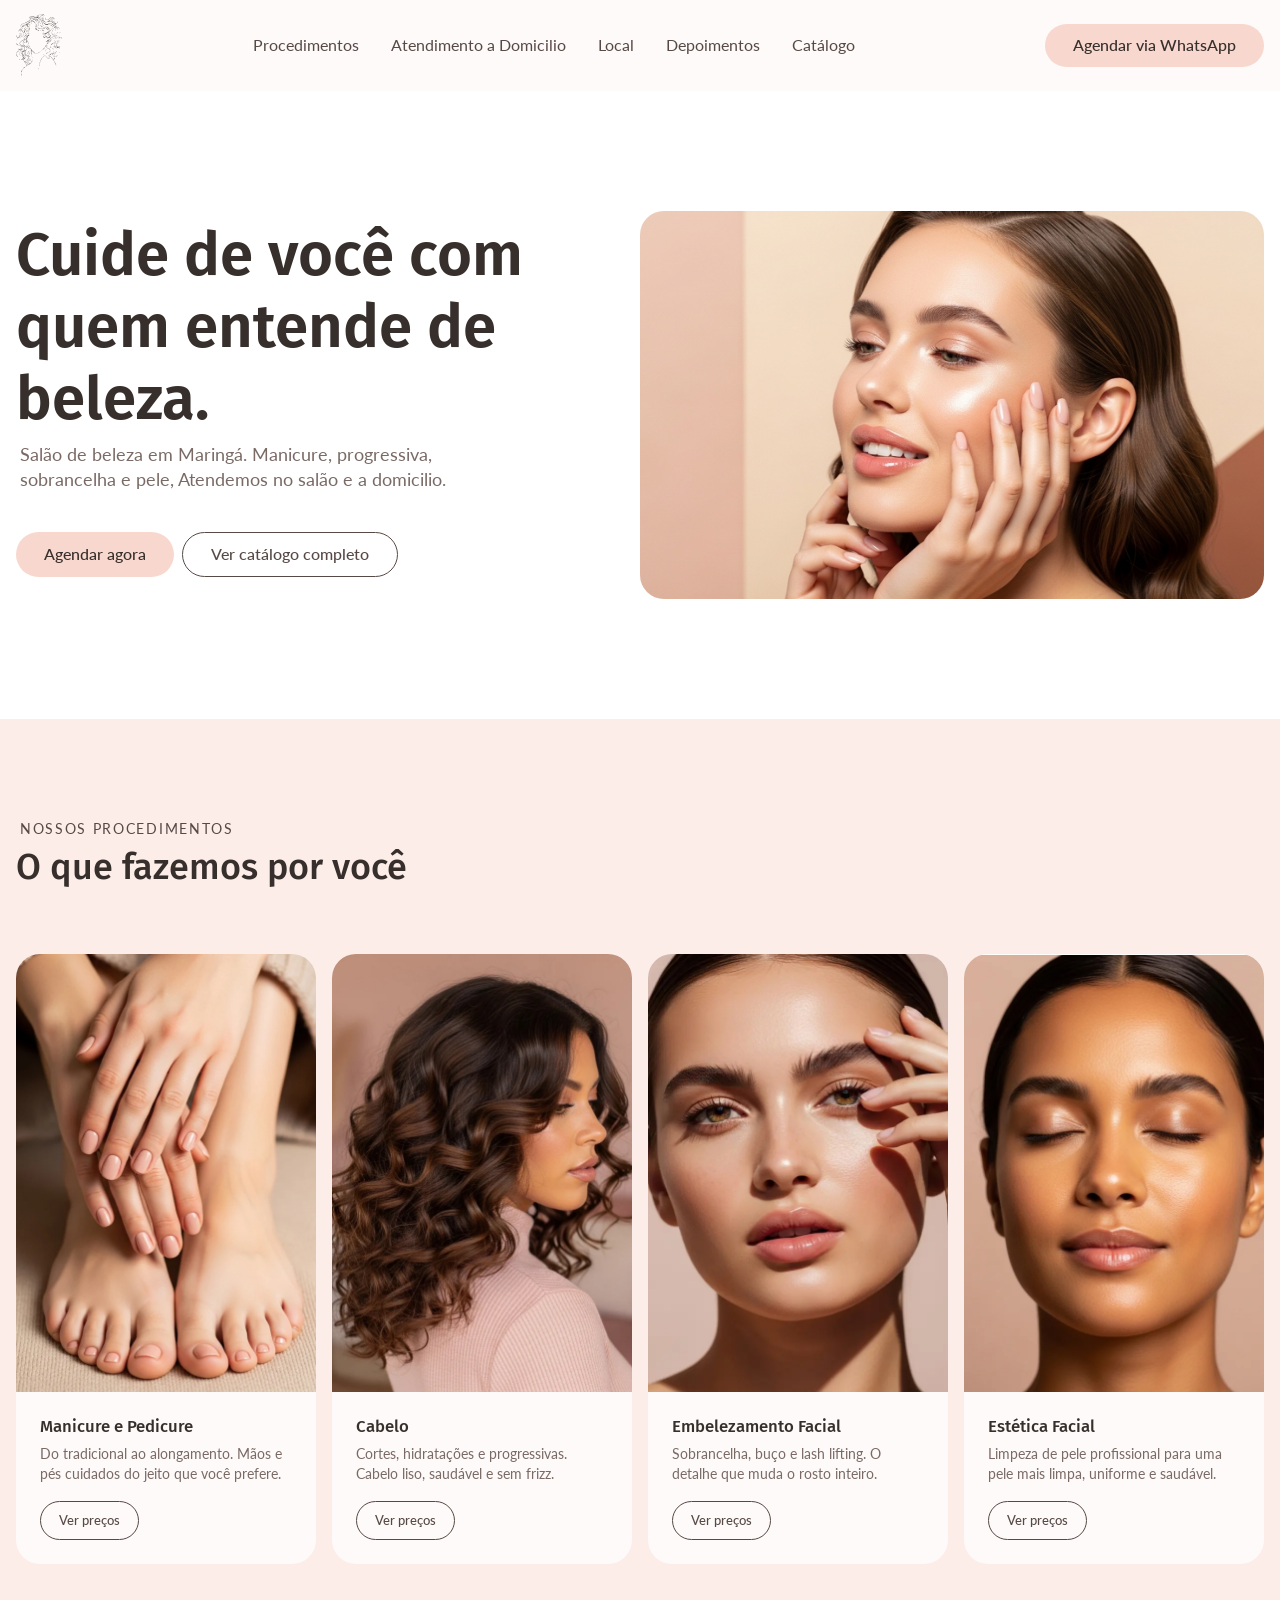
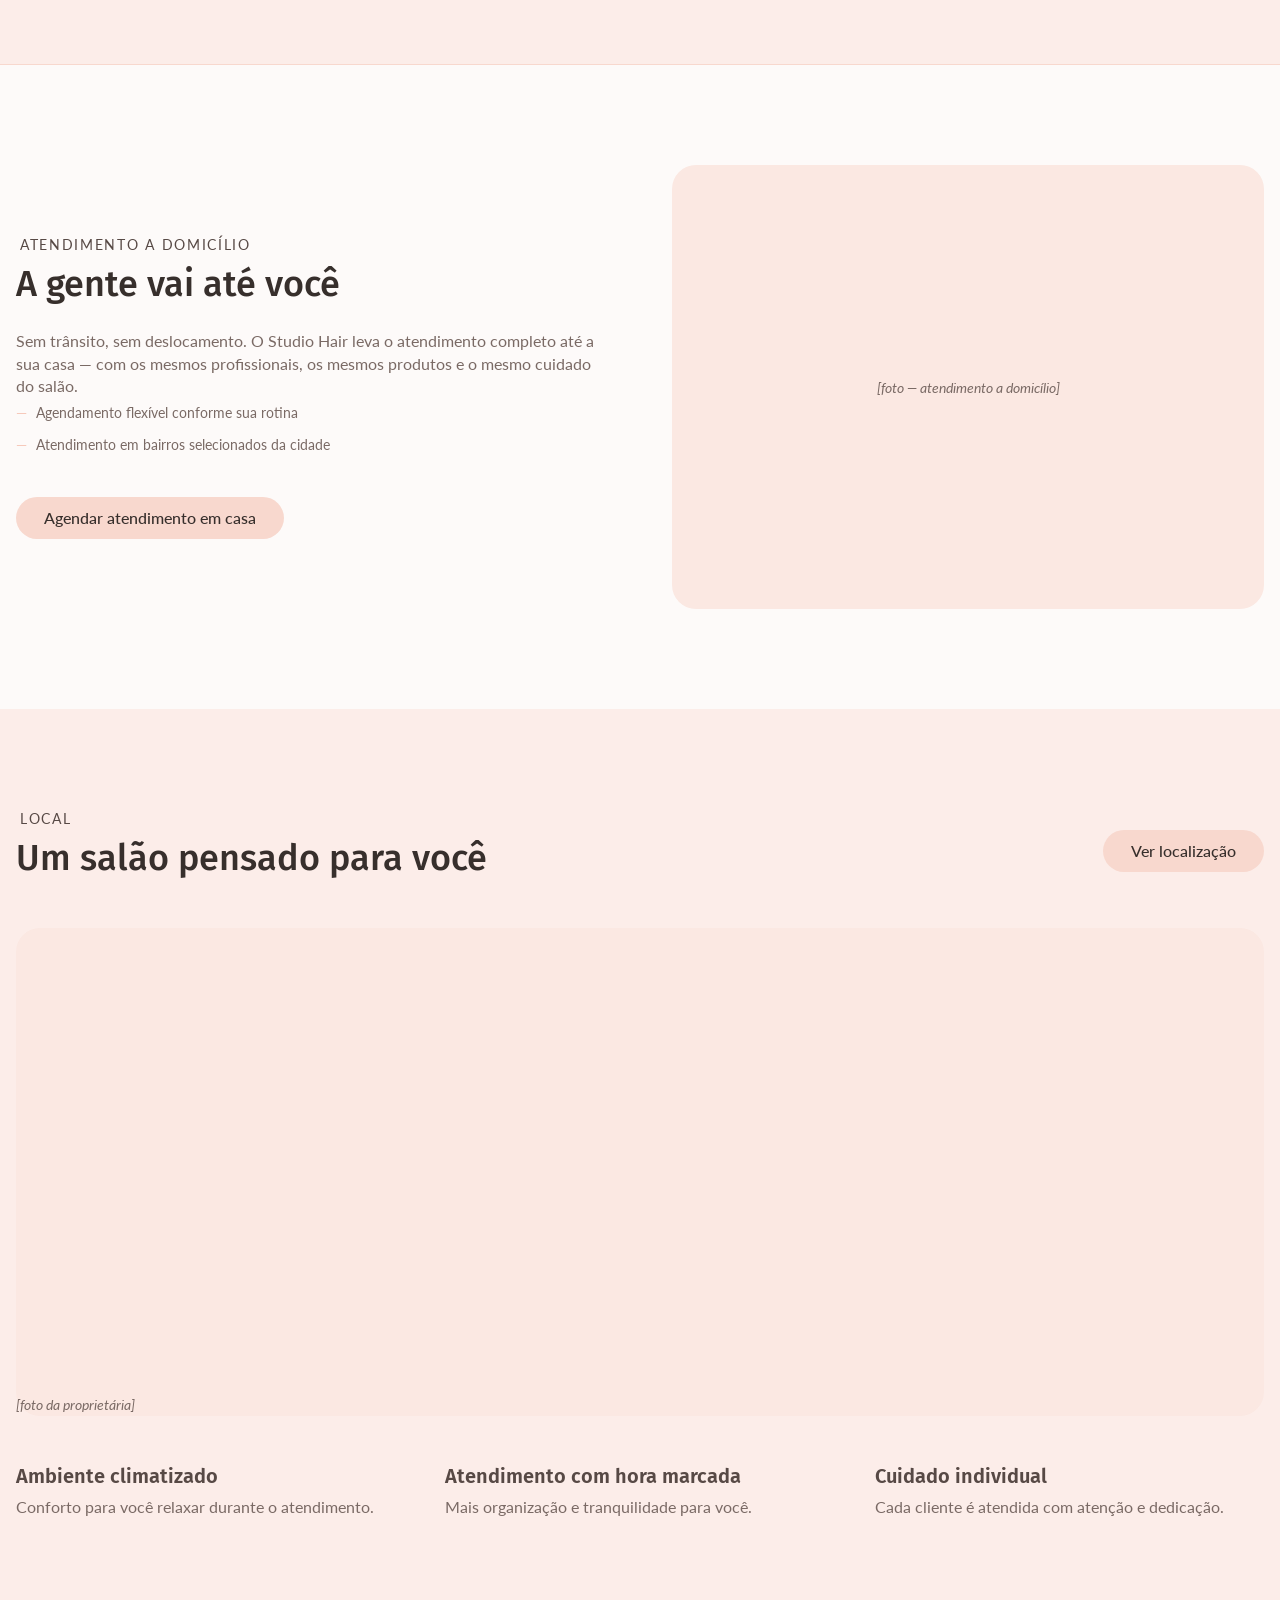
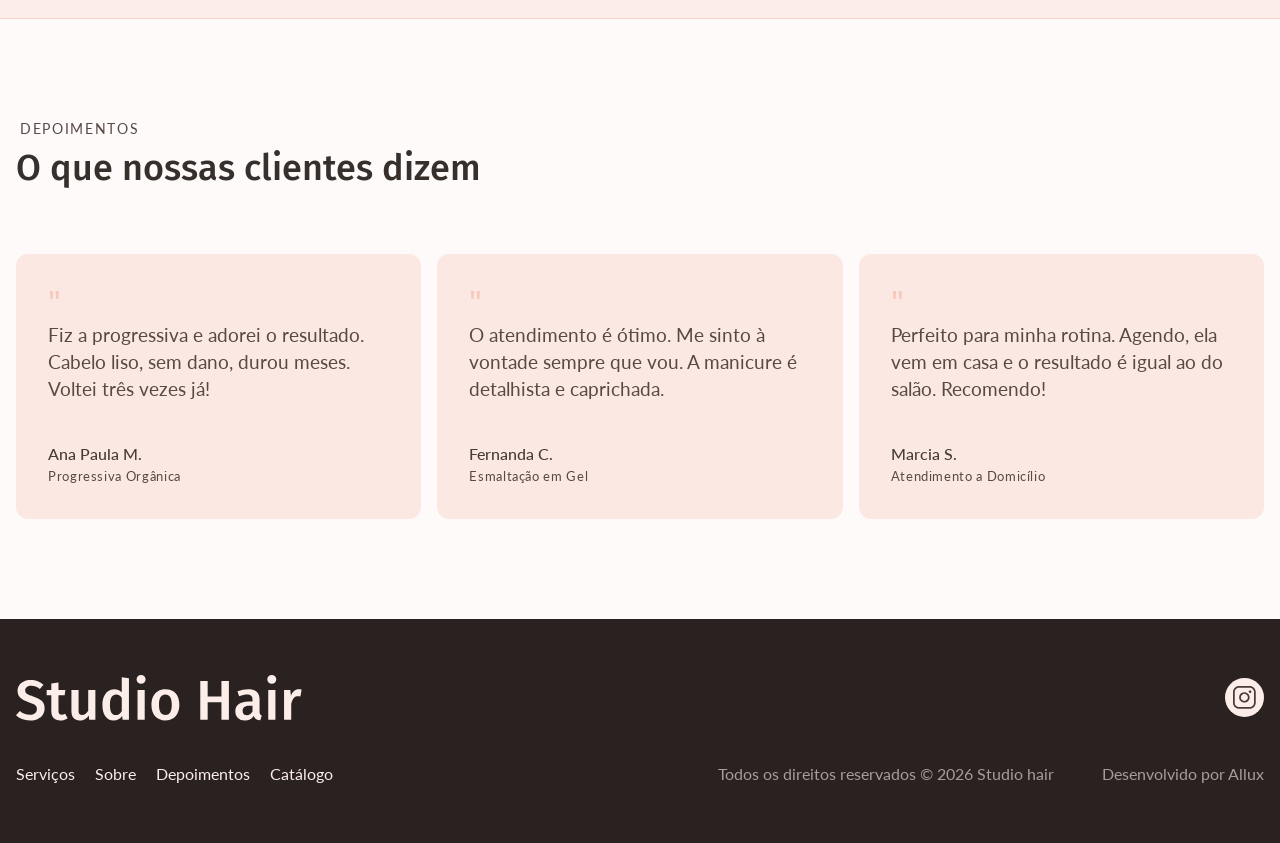
==== commit bbb72d87: "Adicionado todas as imagens do catalogo, mobile-menu configurado e estilizado" ====
--- a/index.html
+++ b/index.html
@@ -14,251 +14,248 @@
   <!-- ===================== HEADER ===================== -->
   <header>
     <div class="container nav-inner">
+      <a href="index.html" class="nav-logo"><img src="./assets/svg/logo.svg" alt=""></a>
       <nav>
         <ul class="nav-links">
-          <li><a href="#servicos">Serviços</a></li>
-          <li><a href="#sobre">Sobre</a></li>
+          <li><a href="#procedimentos">Procedimentos</a></li>
+          <li><a href="#domicilio">Atendimento a Domicilio</a></li>
+          <li><a href="#local">Local</a></li>
           <li><a href="#depoimentos">Depoimentos</a></li>
           <li><a href="catalogo.html">Catálogo</a></li>
         </ul>
       </nav>
-      <a href="index.html" class="nav-logo"><img src="./assets/svg/logo.svg" alt=""></a>
-
       <a href="https://wa.me/[NUMERO_WHATSAPP]" class="btn btn-primary nav-cta" target="_blank" rel="noopener">
         Agendar via WhatsApp
       </a>
-      <div class="hamburger" id="Burger">
+      <div class="hamburger" id="hamburger">
         <span class="line-1"></span>
         <span class="line-2"></span>
       </div>
     </div>
   </header>
 
-
-
-  <div class="mobile-overlay" id="MobileMenu">
+  <div class="mobile-overlay" id="mobileMenu">
     <div class="mobile-overlay__content">
-
+      <h4>Menu</h4>
       <nav class="mobile-overlay__nav">
-
         <ul class="mobile-overlay__list">
           <li class="mobile-overlay__itens">
-            <a class="mobile-overlay__link">Procedimentos</a>
+            <a  class="mobile-overlay__link" href="#procedimentos">Procedimentos</a>
           </li>
+          <li><a href="#domicilio">Atendimento a Domicilio</a></li>
+          <li class="mobile-overlay__itens"><a href="">Local</a></li>
           <li class="mobile-overlay__itens"><a href="">Depoimentos</a></li>
-          <li class="mobile-overlay__itens"><a href="">Local</a></li>
           <li class="mobile-overlay__itens"><a href="">Catalogo</a></li>
         </ul>
       </nav>
-
-      <a class="btn btn-primary" href="">Agende o seu Horário</a>
+      <a href="https://www.instagram.com/valdineiagoncalves777/" class="social-icon"><img src="./assets/svg/InstagramLogo.svg" alt=""></a>
     </div>
   </div>
-    <main>
-
-      <!-- ===================== HERO ===================== -->
-      <section id="inicio" class="hero">
-        <div class="container hero-container">
-          <div class="hero-inner">
-            <p class="section-label"></p>
-            <h1>Cuide de você com quem entende de beleza.</h1>
-            <p class="hero-sub">
-              Salão de beleza em Maringá. Manicure, progressiva, sobrancelha e pele, Atendemos no salão e a domicilio.
-            <div class="hero-actions">
-              <a href="https://wa.me/[NUMERO_WHATSAPP]" class="btn btn-primary" target="_blank" rel="noopener">
-                Agendar agora
-              </a>
-              <a href="catalogo.html" class="btn btn-outline">
-                Ver catálogo completo
-              </a>
-            </div>
-          </div>
-          <div class="img-hero">
-            <img src="./assets/img/hero-woman.jpg" alt="">
-          </div>
-        </div>
-      </section>
-
-      <!-- ===================== SERVIÇOS ===================== -->
-      <section id="servicos" class="section-services" aria-label="Nossos serviços">
-        <div class="container">
-          <div class="section-header">
-            <p class="section-label">Nossos serviços</p>
-            <h2>O que fazemos por você</h2>
-          </div>
-          <div class="services-grid">
-
-            <div class="service-card">
-              <div><img src="./assets/img/manicure.webp" alt=""></div>
-              <div class="service-card__text">
-                <h3>Manicure e Pedicure</h3>
-                <p>Do tradicional ao alongamento. Mãos e pés cuidados do jeito que você prefere.</p>
-                <a href="catalogo.html#manicure" class="btn btn-outline">Ver preços </a>
-              </div>
-            </div>
-
-            <div class="service-card">
-              <div><img src="./assets/img/cabelo.webp" alt=""></div>
-              <div class="service-card__text">
-                <h3>Cabelo</h3>
-
-                <p>Cortes, hidratações e progressivas. Cabelo liso, saudável e sem frizz.</p>
-                <a href="catalogo.html#progressiva" class="btn btn-outline">Ver preços</a>
-              </div>
-            </div>
-
-            <div class="service-card">
-              <div><img src="./assets/img/embelezamento.webp" alt=""></div>
-              <div class="service-card__text">
-                <h3>Embelezamento Facial</h3>
-                <p>Sobrancelha, buço e lash lifting. O detalhe que muda o rosto inteiro.</p>
-                <a href="catalogo.html#facial" class="btn btn-outline">Ver preços</a>
-              </div>
-            </div>
-
-            <div class="service-card">
-              <div><img src="./assets/img/estetica.webp" alt=""></div>
-              <div class="service-card__text">
-                <h3>Estética Facial</h3>
-                <p>Limpeza de pele profissional para uma pele mais limpa, uniforme e saudável.</p>
-                <a href="catalogo.html#estetica" class="btn btn-outline">Ver preços</a>
-              </div>
-            </div>
-
-          </div>
-        </div>
-      </section>
-
-      <!-- ===================== DOMICÍLIO ===================== -->
-      <section id="domicilio" class="section-domicilio">
-        <div class="container">
-          <div class="domicilio-inner">
-            <div class="domicilio-content">
-              <p class="section-label">Atendimento a domicílio</p>
-              <h2>A gente vai até você</h2>
-              <p>
-                Sem trânsito, sem deslocamento. O Studio Hair leva o atendimento completo até a sua casa —
-                com os mesmos profissionais, os mesmos produtos e o mesmo cuidado do salão.
-              </p>
-              <ul class="domicilio-bullets">
-                <li>Agendamento flexível conforme sua rotina</li>
-                <li>Atendimento em bairros selecionados da cidade</li>
-              </ul>
-              <a href="https://wa.me/[NUMERO_WHATSAPP]" class="btn btn-primary" target="_blank" rel="noopener">
-                Agendar atendimento em casa
-              </a>
-            </div>
-            <div class="domicilio-visual" aria-label="Foto ilustrativa de atendimento a domicílio">
-              [foto — atendimento a domicílio]
-            </div>
-          </div>
-        </div>
-      </section>
-
-      <!-- ===================== SOBRE ===================== -->
-      <section id="sobre" class="section-sobre">
-        <div class="container">
-          <div class="sobre-inner">
-            <div>
-              <div>
-                <p class="section-label">Local</p>
-                <h2>Um salão pensado para você</h2>
-              </div>
-              <a href="https://wa.me/[NUMERO_WHATSAPP]" class="btn btn-primary sobre" target="_blank" rel="noopener">
-                Ver localização
-              </a>
-            </div>
-
-            <div class="sobre-photo" aria-label="Foto da proprietária do Studio Hair">
-              [foto da proprietária]
-            </div>
-
-            <div class="sobre-content">
-              <div>
-                <h3>Ambiente climatizado</h3>
-                <p>Conforto para você relaxar durante o atendimento.</p>
-              </div>
-
-              <div>
-                <h3>Atendimento com hora marcada</h3>
-                <p>Mais organização e tranquilidade para você.</p>
-              </div>
-
-              <div>
-                <h3>Cuidado individual</h3>
-                <p>Cada cliente é atendida com atenção e dedicação.</p>
-              </div>
-
-            </div>
-          </div>
-        </div>
-      </section>
-
-      <!-- ===================== DEPOIMENTOS ===================== -->
-      <section id="depoimentos" class="section-depoimentos">
-        <div class="container">
-          <div class="section-header">
-            <p class="section-label">Depoimentos</p>
-            <h2>O que nossas clientes dizem</h2>
-          </div>
-          <div class="depoimentos-grid">
-
-            <div class="depoimento-card">
-              <p class="depoimento-text">Fiz a progressiva e adorei o resultado. Cabelo liso, sem dano, durou meses. Voltei três vezes já!</p>
-              <div class="depoimento-author">
-                <strong>Ana Paula M.</strong>
-                <span>Progressiva Orgânica</span>
-              </div>
-            </div>
-
-            <div class="depoimento-card">
-              <p class="depoimento-text">O atendimento é ótimo. Me sinto à vontade sempre que vou. A manicure é detalhista e caprichada.</p>
-              <div class="depoimento-author">
-                <strong>Fernanda C.</strong>
-                <span>Esmaltação em Gel</span>
-              </div>
-            </div>
-
-            <div class="depoimento-card">
-              <p class="depoimento-text">Perfeito para minha rotina. Agendo, ela vem em casa e o resultado é igual ao do salão. Recomendo!</p>
-              <div class="depoimento-author">
-                <strong>Marcia S.</strong>
-                <span>Atendimento a Domicílio</span>
-              </div>
-            </div>
-
-          </div>
-        </div>
-      </section>
-
-    </main>
-
-    <!-- ===================== FOOTER ===================== -->
-    <footer>
-      <div class="container footer-container">
-        <div class="footer-content">
-          <a href=""><img src="./assets/svg/logo-escrita.svg" alt="" class="logo-footer"></a>
-          <a href="" class="social-icon"><img src="./assets/svg/InstagramLogo.svg" alt=""></a>
-        </div>
-        <div class="footer-content">
-          <nav>
-            <ul class="nav-links-footer">
-              <li><a href="#servicos">Serviços</a></li>
-              <li><a href="#sobre">Sobre</a></li>
-              <li><a href="#depoimentos">Depoimentos</a></li>
-              <li><a href="catalogo.html">Catálogo</a></li>
+  <main>
+
+    <!-- ===================== HERO ===================== -->
+    <section id="inicio" class="hero">
+      <div class="container hero-container">
+        <div class="hero-inner">
+          <p class="section-label"></p>
+          <h1>Cuide de você com quem entende de beleza.</h1>
+          <p class="hero-sub">
+            Salão de beleza em Maringá. Manicure, progressiva, sobrancelha e pele, Atendemos no salão e a domicilio.
+          <div class="hero-actions">
+            <a href="https://wa.me/[NUMERO_WHATSAPP]" class="btn btn-primary" target="_blank" rel="noopener">
+              Agendar agora
+            </a>
+            <a href="catalogo.html" class="btn btn-outline">
+              Ver catálogo completo
+            </a>
+          </div>
+        </div>
+        <div class="img-hero">
+          <img src="./assets/img/hero-woman.jpg" alt="">
+        </div>
+      </div>
+    </section>
+
+    <!-- ===================== SERVIÇOS ===================== -->
+    <section id="procedimentos" class="section-services" aria-label="Nossos serviços">
+      <div class="container">
+        <div class="section-header">
+          <p class="section-label">Nossos Procedimentos</p>
+          <h2>O que fazemos por você</h2>
+        </div>
+        <div class="services-grid">
+
+          <div class="service-card">
+            <div><img src="./assets/img/manicure.webp" alt=""></div>
+            <div class="service-card__text">
+              <h3>Manicure e Pedicure</h3>
+              <p>Do tradicional ao alongamento. Mãos e pés cuidados do jeito que você prefere.</p>
+              <a href="catalogo.html#manicure" class="btn btn-outline">Ver preços </a>
+            </div>
+          </div>
+
+          <div class="service-card">
+            <div><img src="./assets/img/cabelo.webp" alt=""></div>
+            <div class="service-card__text">
+              <h3>Cabelo</h3>
+
+              <p>Cortes, hidratações e progressivas. Cabelo liso, saudável e sem frizz.</p>
+              <a href="catalogo.html#progressiva" class="btn btn-outline">Ver preços</a>
+            </div>
+          </div>
+
+          <div class="service-card">
+            <div><img src="./assets/img/embelezamento.webp" alt=""></div>
+            <div class="service-card__text">
+              <h3>Embelezamento Facial</h3>
+              <p>Sobrancelha, buço e lash lifting. O detalhe que muda o rosto inteiro.</p>
+              <a href="catalogo.html#facial" class="btn btn-outline">Ver preços</a>
+            </div>
+          </div>
+
+          <div class="service-card">
+            <div><img src="./assets/img/estetica.webp" alt=""></div>
+            <div class="service-card__text">
+              <h3>Estética Facial</h3>
+              <p>Limpeza de pele profissional para uma pele mais limpa, uniforme e saudável.</p>
+              <a href="catalogo.html#estetica" class="btn btn-outline">Ver preços</a>
+            </div>
+          </div>
+
+        </div>
+      </div>
+    </section>
+
+    <!-- ===================== DOMICÍLIO ===================== -->
+    <section id="domicilio" class="section-domicilio">
+      <div class="container">
+        <div class="domicilio-inner">
+          <div class="domicilio-content">
+            <p class="section-label">Atendimento a domicílio</p>
+            <h2>A gente vai até você</h2>
+            <p>
+              Sem trânsito, sem deslocamento. O Studio Hair leva o atendimento completo até a sua casa —
+              com os mesmos profissionais, os mesmos produtos e o mesmo cuidado do salão.
+            </p>
+            <ul class="domicilio-bullets">
+              <li>Agendamento flexível conforme sua rotina</li>
+              <li>Atendimento em bairros selecionados da cidade</li>
             </ul>
-          </nav>
-          <a href=""><img src="./assets/svg/logo-escrita.svg" alt="" class="logo-footer-mobile"></a>
-          <div class="politica-footer">
-            <a href="">Todos os direitos reservados © 2026 Studio hair</a>
-            <a href="">Desenvolvido por Allux</a>
-          </div>
-        </div>
-      </div>
-    </footer>
-
-    <script src="./js/app.js" defer></script>
+            <a href="https://wa.me/[NUMERO_WHATSAPP]" class="btn btn-primary" target="_blank" rel="noopener">
+              Agendar atendimento em casa
+            </a>
+          </div>
+          <div class="domicilio-visual" aria-label="Foto ilustrativa de atendimento a domicílio">
+            [foto — atendimento a domicílio]
+          </div>
+        </div>
+      </div>
+    </section>
+
+    <!-- ===================== SOBRE ===================== -->
+    <section id="local" class="section-sobre">
+      <div class="container">
+        <div class="sobre-inner">
+          <div>
+            <div>
+              <p class="section-label">Local</p>
+              <h2>Um salão pensado para você</h2>
+            </div>
+            <a href="https://wa.me/[NUMERO_WHATSAPP]" class="btn btn-primary sobre" target="_blank" rel="noopener">
+              Ver localização
+            </a>
+          </div>
+
+          <div class="sobre-photo" aria-label="Foto da proprietária do Studio Hair">
+            [foto da proprietária]
+          </div>
+
+          <div class="sobre-content">
+            <div>
+              <h3>Ambiente climatizado</h3>
+              <p>Conforto para você relaxar durante o atendimento.</p>
+            </div>
+
+            <div>
+              <h3>Atendimento com hora marcada</h3>
+              <p>Mais organização e tranquilidade para você.</p>
+            </div>
+
+            <div>
+              <h3>Cuidado individual</h3>
+              <p>Cada cliente é atendida com atenção e dedicação.</p>
+            </div>
+
+          </div>
+        </div>
+      </div>
+    </section>
+
+    <!-- ===================== DEPOIMENTOS ===================== -->
+    <section id="depoimentos" class="section-depoimentos">
+      <div class="container">
+        <div class="section-header">
+          <p class="section-label">Depoimentos</p>
+          <h2>O que nossas clientes dizem</h2>
+        </div>
+        <div class="depoimentos-grid">
+
+          <div class="depoimento-card">
+            <p class="depoimento-text">Fiz a progressiva e adorei o resultado. Cabelo liso, sem dano, durou meses. Voltei três vezes já!</p>
+            <div class="depoimento-author">
+              <strong>Ana Paula M.</strong>
+              <span>Progressiva Orgânica</span>
+            </div>
+          </div>
+
+          <div class="depoimento-card">
+            <p class="depoimento-text">O atendimento é ótimo. Me sinto à vontade sempre que vou. A manicure é detalhista e caprichada.</p>
+            <div class="depoimento-author">
+              <strong>Fernanda C.</strong>
+              <span>Esmaltação em Gel</span>
+            </div>
+          </div>
+
+          <div class="depoimento-card">
+            <p class="depoimento-text">Perfeito para minha rotina. Agendo, ela vem em casa e o resultado é igual ao do salão. Recomendo!</p>
+            <div class="depoimento-author">
+              <strong>Marcia S.</strong>
+              <span>Atendimento a Domicílio</span>
+            </div>
+          </div>
+
+        </div>
+      </div>
+    </section>
+
+  </main>
+
+  <!-- ===================== FOOTER ===================== -->
+  <footer>
+    <div class="container footer-container">
+      <div class="footer-content">
+        <a href=""><img src="./assets/svg/logo-escrita.svg" alt="" class="logo-footer"></a>
+        <a href="https://www.instagram.com/valdineiagoncalves777/" class="social-icon"><img src="./assets/svg/InstagramLogo.svg" alt=""></a>
+      </div>
+      <div class="footer-content">
+        <nav>
+          <ul class="nav-links-footer">
+            <li><a href="#servicos">Serviços</a></li>
+            <li><a href="#sobre">Sobre</a></li>
+            <li><a href="#depoimentos">Depoimentos</a></li>
+            <li><a href="catalogo.html">Catálogo</a></li>
+          </ul>
+        </nav>
+        <a href=""><img src="./assets/svg/logo-escrita.svg" alt="" class="logo-footer-mobile"></a>
+        <div class="politica-footer">
+          <a href="">Todos os direitos reservados © 2026 Studio hair</a>
+          <a href="">Desenvolvido por Allux</a>
+        </div>
+      </div>
+    </div>
+  </footer>
+
+  <script src="./js/app.js" defer></script>
 
 </body>
 
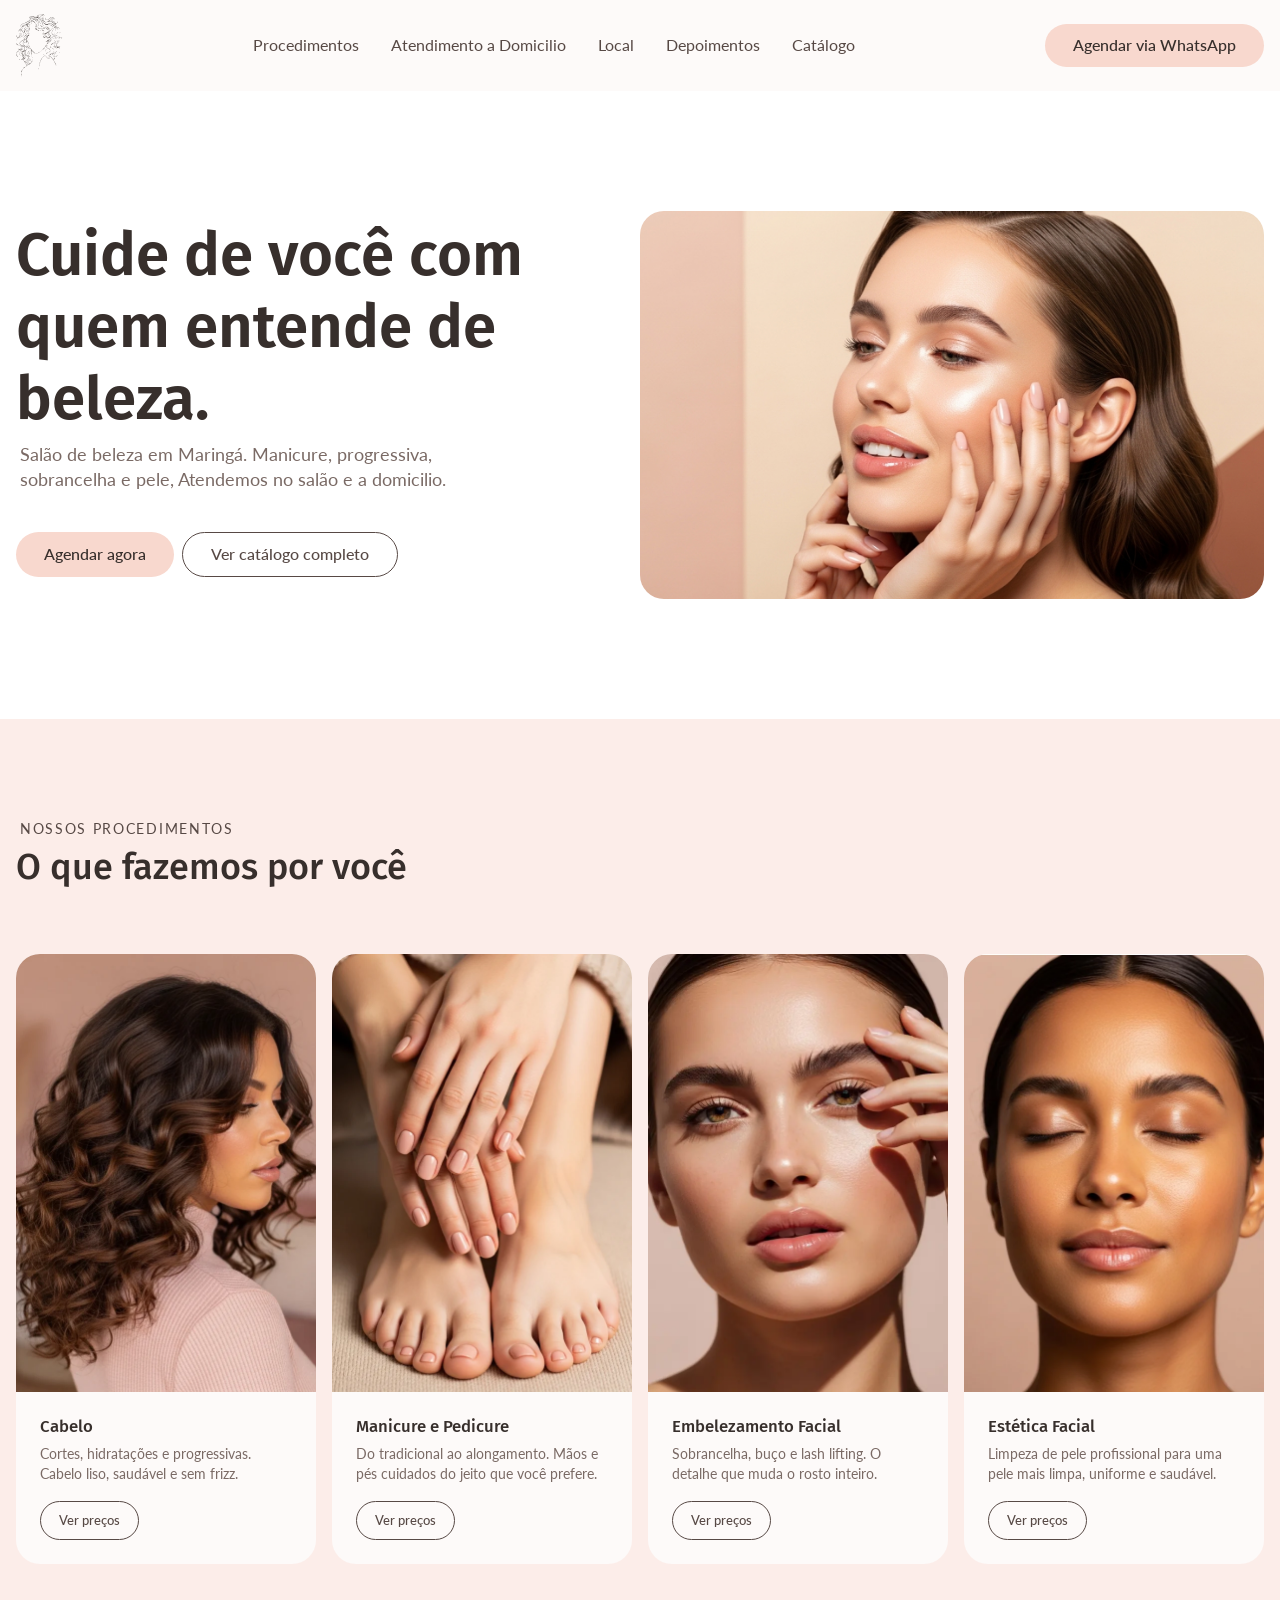
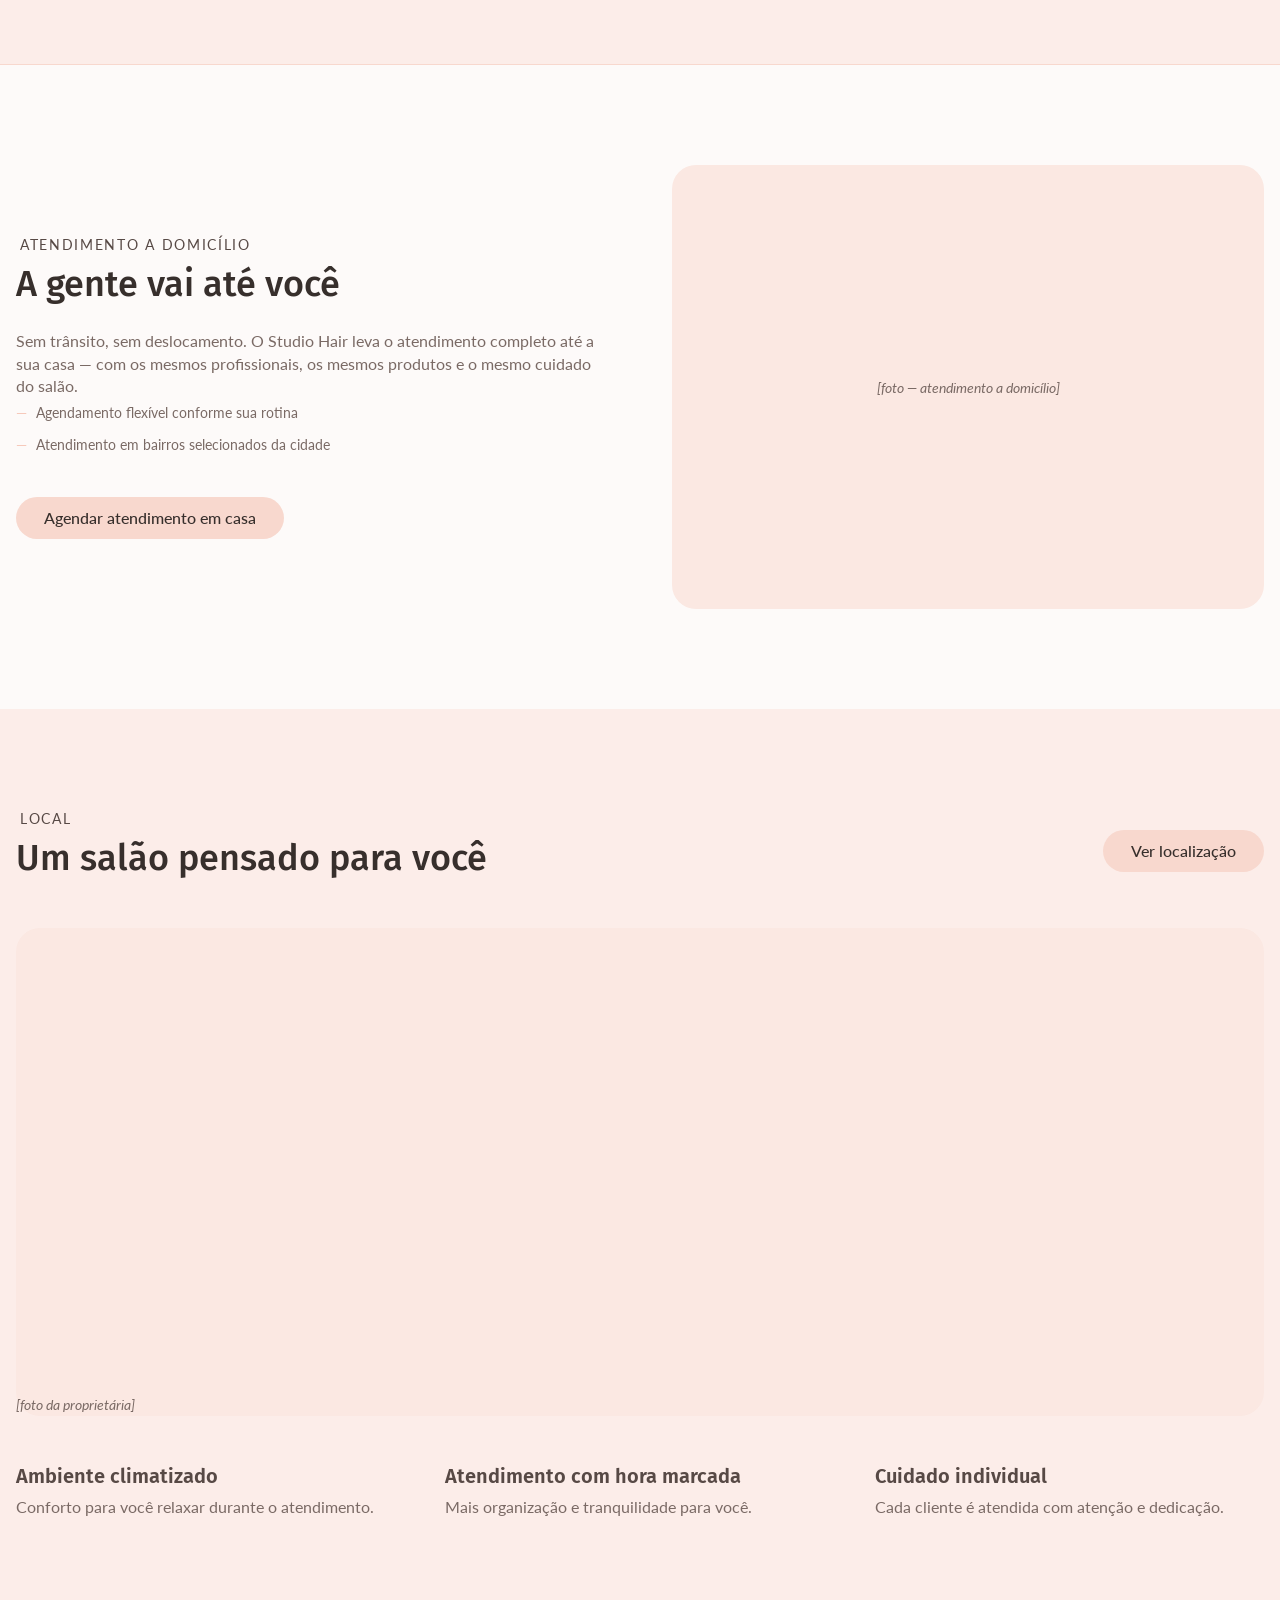
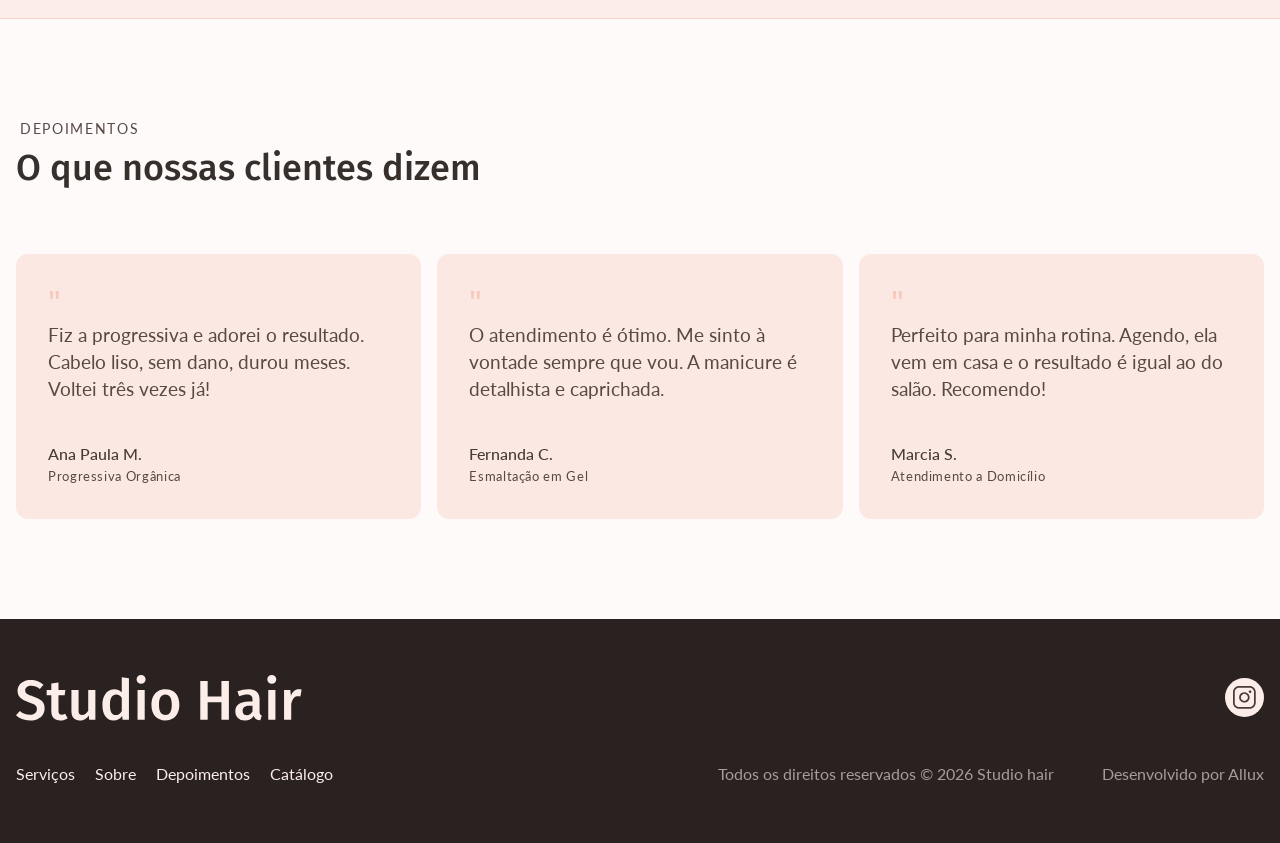
==== commit b24a0000: "Criado sistema de abas na página de catálogo, ajustado redirecionamento dos links internos da página" ====
--- a/index.html
+++ b/index.html
@@ -40,12 +40,12 @@
       <nav class="mobile-overlay__nav">
         <ul class="mobile-overlay__list">
           <li class="mobile-overlay__itens">
-            <a  class="mobile-overlay__link" href="#procedimentos">Procedimentos</a>
+            <a class="mobile-overlay__link" href="#procedimentos">Procedimentos</a>
           </li>
-          <li><a href="#domicilio">Atendimento a Domicilio</a></li>
-          <li class="mobile-overlay__itens"><a href="">Local</a></li>
-          <li class="mobile-overlay__itens"><a href="">Depoimentos</a></li>
-          <li class="mobile-overlay__itens"><a href="">Catalogo</a></li>
+          <li class="mobile-overlay__itens"><a href="#domicilio">Atendimento a Domicilio</a></li>
+          <li class="mobile-overlay__itens"><a href="#local">Local</a></li>
+          <li class="mobile-overlay__itens"><a href="#depoimentos">Depoimentos</a></li>
+          <li class="mobile-overlay__itens"><a href="./catalogo.html">Catalogo</a></li>
         </ul>
       </nav>
       <a href="https://www.instagram.com/valdineiagoncalves777/" class="social-icon"><img src="./assets/svg/InstagramLogo.svg" alt=""></a>
@@ -86,21 +86,21 @@
         <div class="services-grid">
 
           <div class="service-card">
+            <div><img src="./assets/img/cabelo.webp" alt=""></div>
+            <div class="service-card__text">
+              <h3>Cabelo</h3>
+
+              <p>Cortes, hidratações e progressivas. Cabelo liso, saudável e sem frizz.</p>
+              <a class="btn btn-outline" href="catalogo.html#Cabelo">Ver preços</a>
+            </div>
+          </div>
+
+          <div class="service-card">
             <div><img src="./assets/img/manicure.webp" alt=""></div>
             <div class="service-card__text">
               <h3>Manicure e Pedicure</h3>
               <p>Do tradicional ao alongamento. Mãos e pés cuidados do jeito que você prefere.</p>
-              <a href="catalogo.html#manicure" class="btn btn-outline">Ver preços </a>
-            </div>
-          </div>
-
-          <div class="service-card">
-            <div><img src="./assets/img/cabelo.webp" alt=""></div>
-            <div class="service-card__text">
-              <h3>Cabelo</h3>
-
-              <p>Cortes, hidratações e progressivas. Cabelo liso, saudável e sem frizz.</p>
-              <a href="catalogo.html#progressiva" class="btn btn-outline">Ver preços</a>
+              <a class="btn btn-outline" href="catalogo.html#ManicurePedicure">Ver preços </a>
             </div>
           </div>
 
@@ -109,7 +109,7 @@
             <div class="service-card__text">
               <h3>Embelezamento Facial</h3>
               <p>Sobrancelha, buço e lash lifting. O detalhe que muda o rosto inteiro.</p>
-              <a href="catalogo.html#facial" class="btn btn-outline">Ver preços</a>
+              <a class="btn btn-outline" href="catalogo.html#EmbelezamentoFacial">Ver preços</a>
             </div>
           </div>
 
@@ -118,7 +118,7 @@
             <div class="service-card__text">
               <h3>Estética Facial</h3>
               <p>Limpeza de pele profissional para uma pele mais limpa, uniforme e saudável.</p>
-              <a href="catalogo.html#estetica" class="btn btn-outline">Ver preços</a>
+              <a class="btn btn-outline" href="catalogo.html#EsteticaFacialFuncional">Ver preços</a>
             </div>
           </div>
 
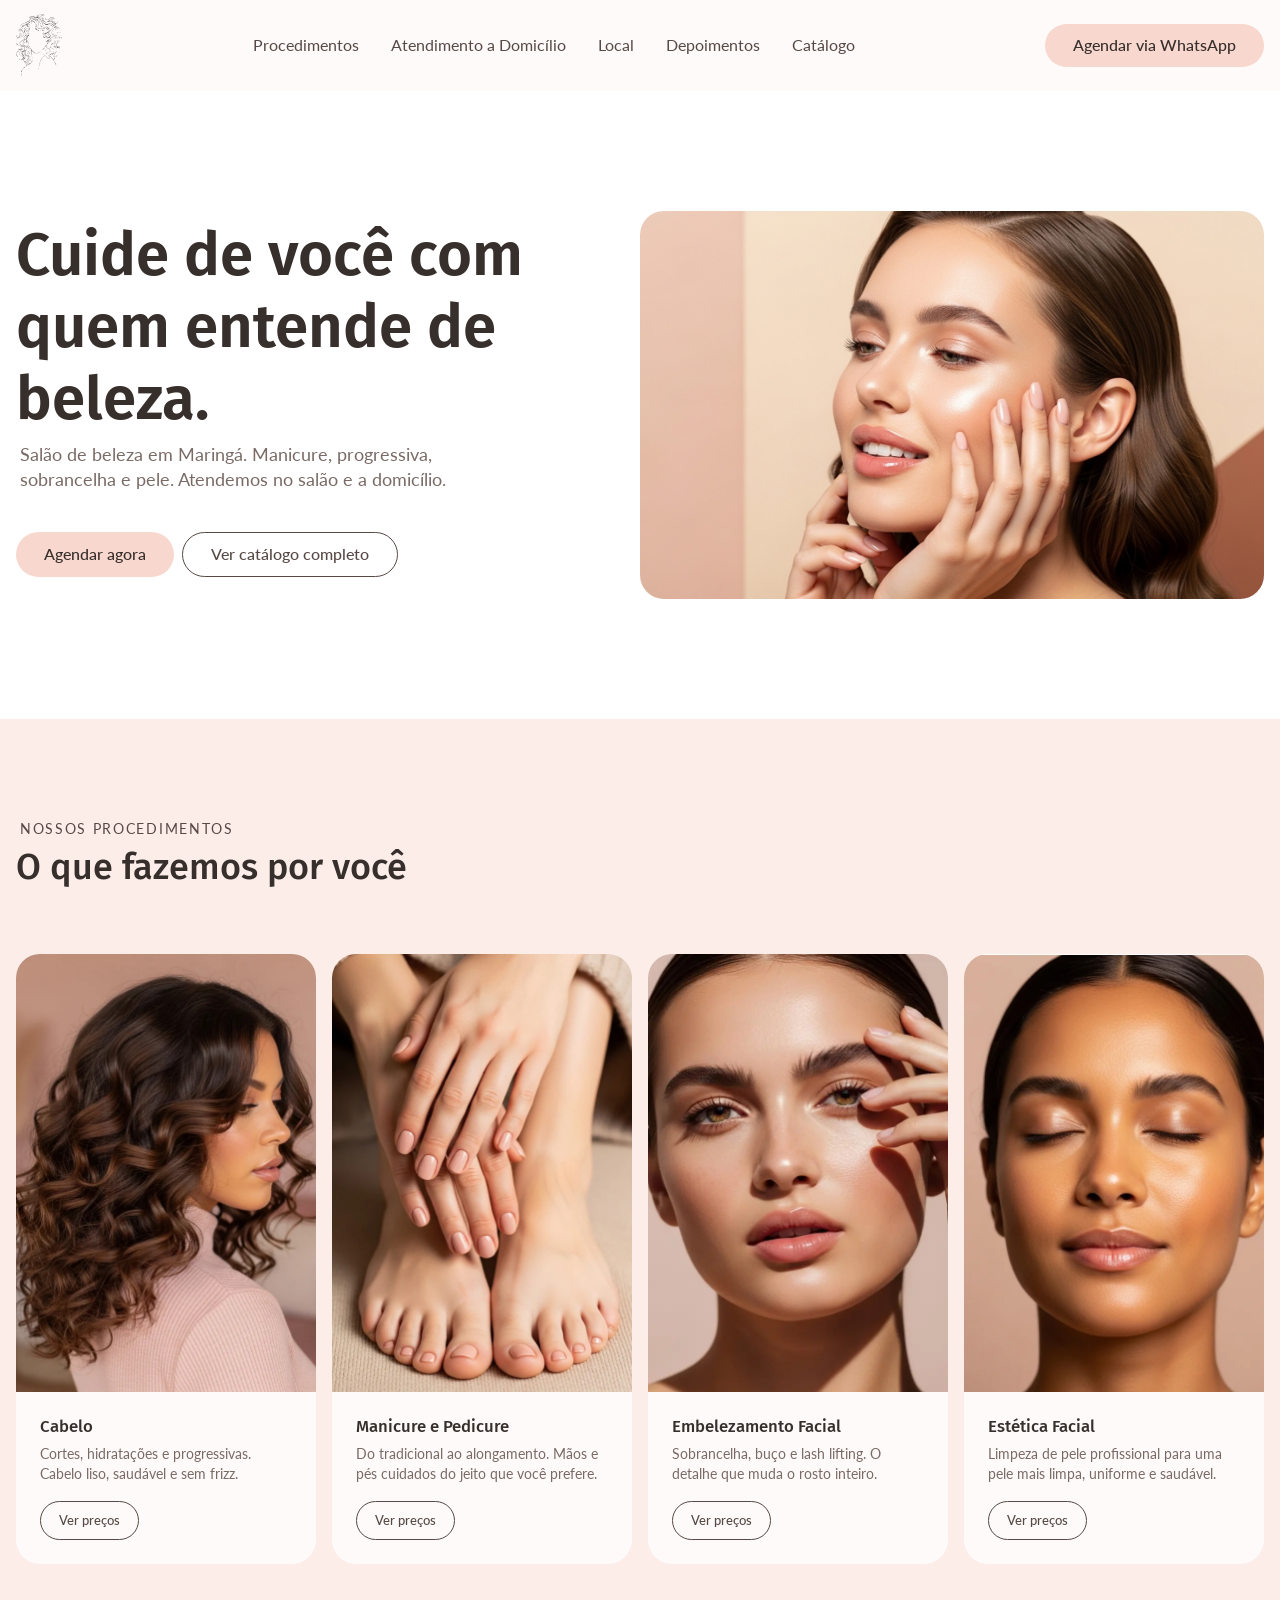
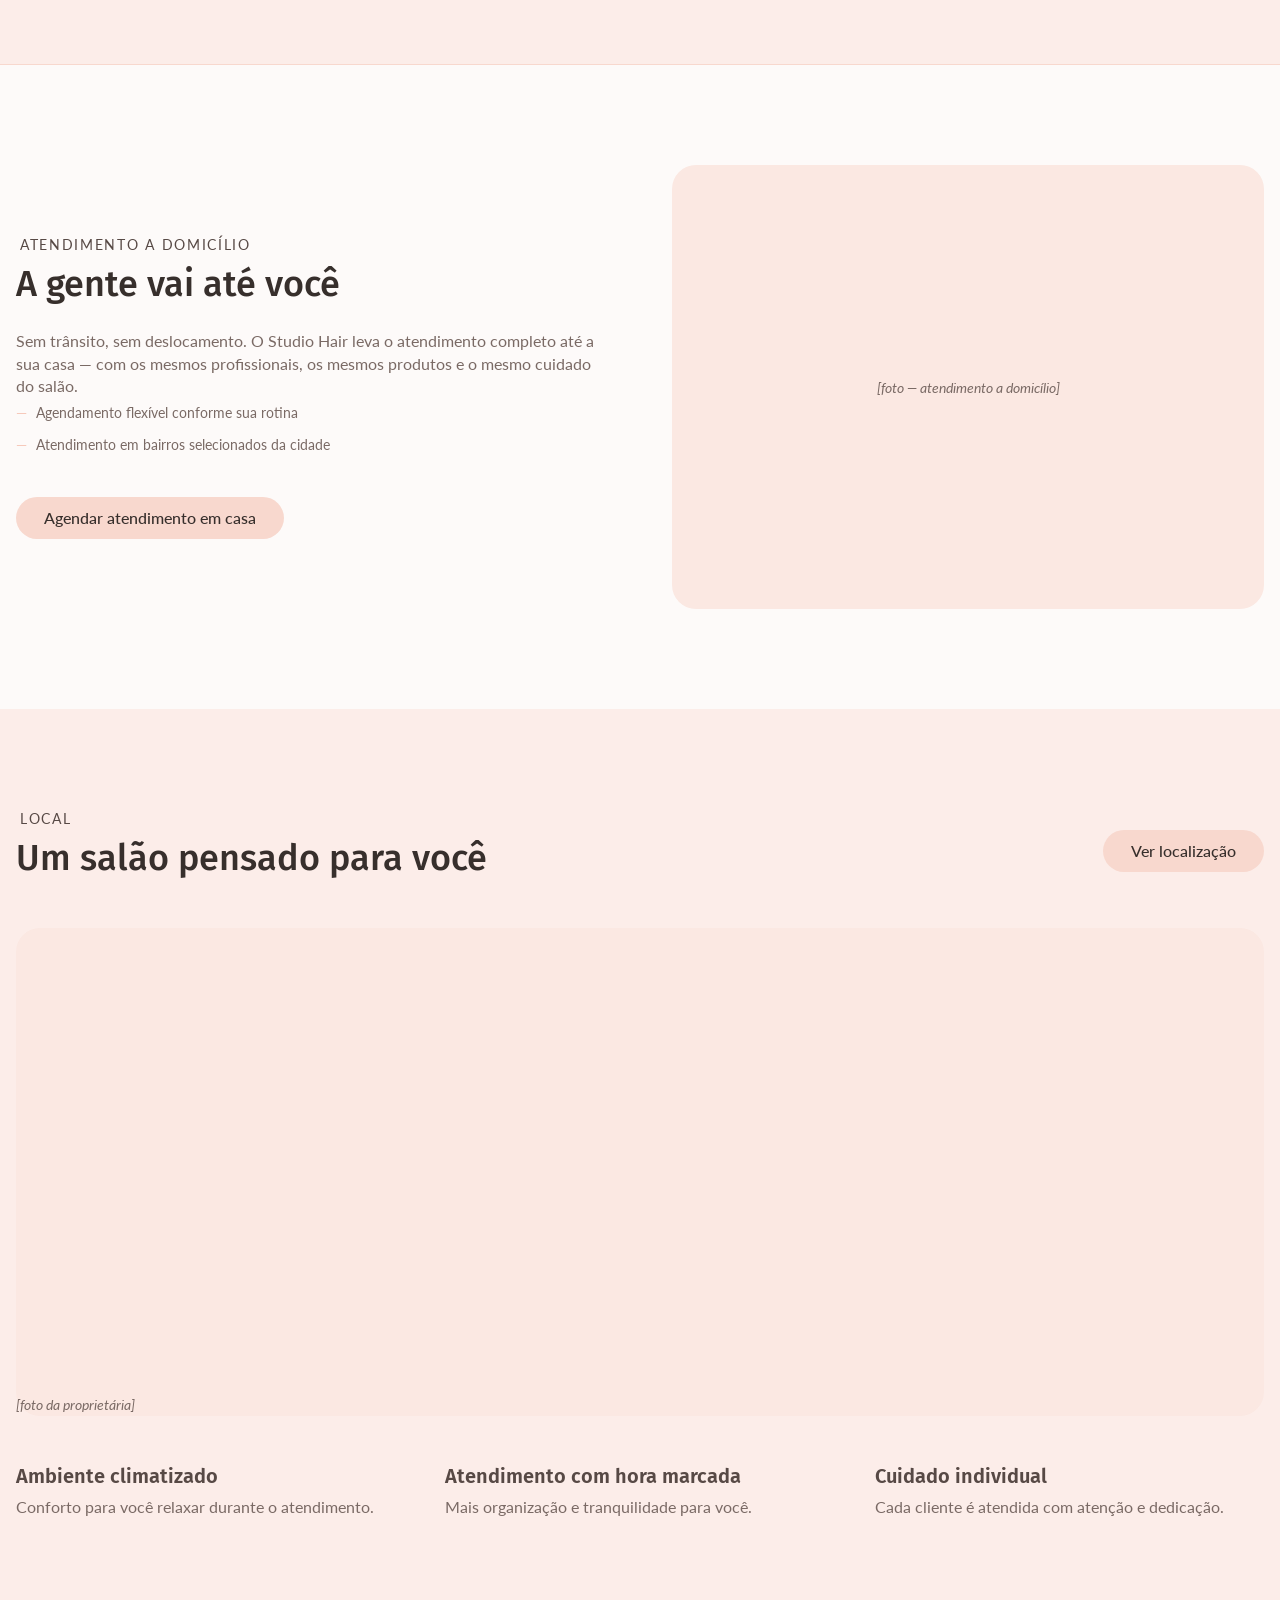
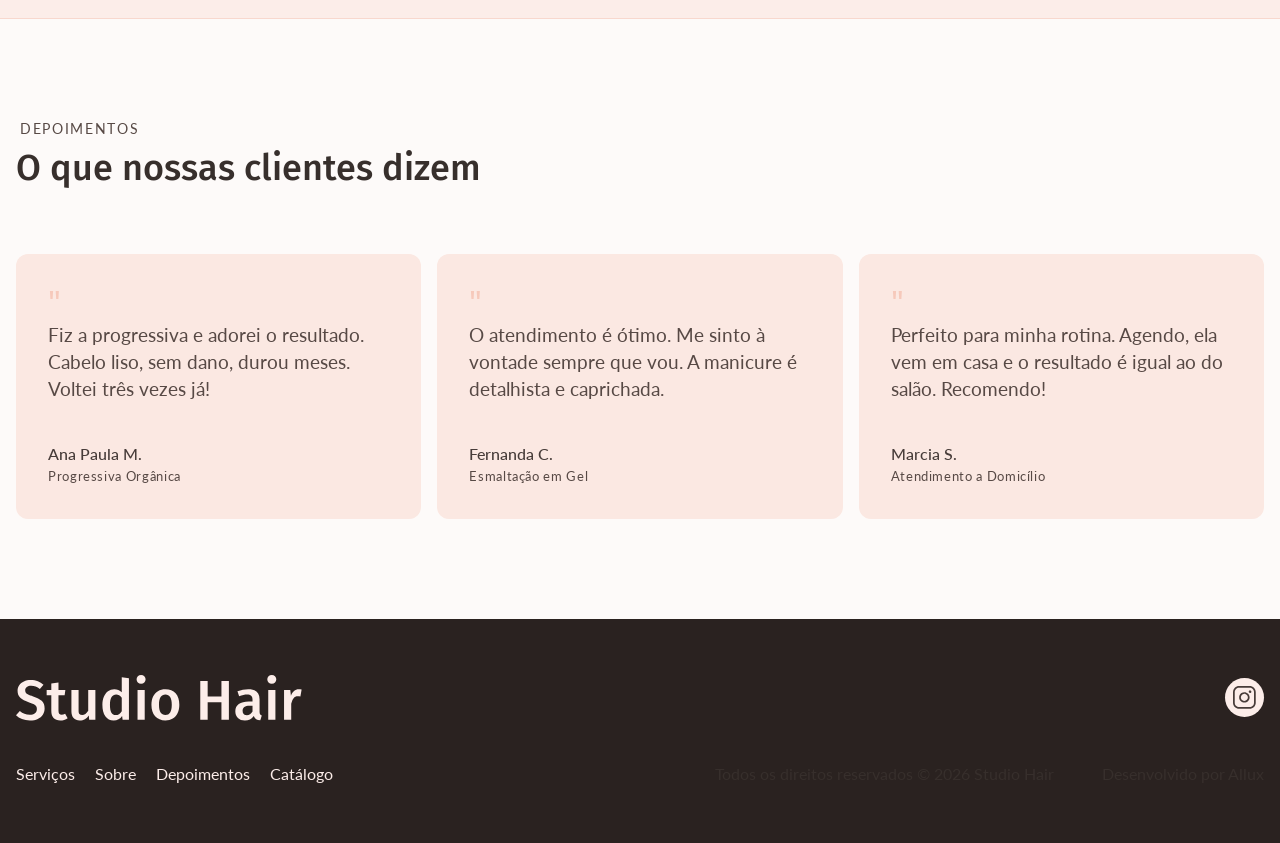
==== commit cfb04d6e: "SEO do site otimizado, alt das imagens criado, open graph tags adicionado e JSON-LD também criado" ====
--- a/index.html
+++ b/index.html
@@ -4,8 +4,47 @@
 <head>
   <meta charset="UTF-8">
   <meta name="viewport" content="width=device-width, initial-scale=1.0">
-  <title>Studio Hair — Salão de Beleza</title>
-  <meta name="description" content="Studio Hair — manicure, progressiva, sobrancelha e muito mais. Atendimento no salão e a domicílio. Preços transparentes, profissionais de confiança.">
+  <title>Studio Hair — Salão de Beleza em Maringá</title>
+
+  <!-- Meta description corrigida (removido "sobrancelha" duplicado) -->
+  <meta name="description" content="Salão de beleza em Maringá. Manicure, progressiva, sobrancelha e pele. Atendimento no salão e a domicílio. Preços transparentes, profissionais de confiança.">
+
+  <!-- Canonical -->
+  <link rel="canonical" href="https://zambianchi-dev.github.io/Studio-Hair/index.html">
+
+  <!-- Favicon -->
+  <link rel="icon" href="./assets/svg/logo.svg" type="image/svg+xml">
+
+  <!-- Open Graph -->
+  <meta property="og:title" content="Studio Hair — Salão de Beleza em Maringá">
+  <meta property="og:description" content="Manicure, progressiva, sobrancelha e pele. Atendimento no salão e a domicílio em Maringá.">
+  <meta property="og:image" content="https://zambianchi-dev.github.io/Studio-Hair/assets/img/hero-woman.jpg">
+  <meta property="og:url" content="https://zambianchi-dev.github.io/Studio-Hair/">
+  <meta property="og:type" content="website">
+  <meta property="og:locale" content="pt_BR">
+
+  <!-- JSON-LD LocalBusiness -->
+  <script type="application/ld+json">
+  {
+    "@context": "https://schema.org",
+    "@type": "BeautySalon",
+    "name": "Studio Hair",
+    "description": "Salão de beleza em Maringá. Manicure, progressiva, sobrancelha e pele. Atendimento no salão e a domicílio.",
+    "url": "https://zambianchi-dev.github.io/Studio-Hair/",
+    "telephone": "+55[NUMERO_WHATSAPP]",
+    "address": {
+      "@type": "PostalAddress",
+      "addressLocality": "Maringá",
+      "addressRegion": "PR",
+      "addressCountry": "BR"
+    },
+    "sameAs": [
+      "https://www.instagram.com/valdineiagoncalves777/"
+    ],
+    "priceRange": "R$35 – R$300"
+  }
+  </script>
+
   <link rel="stylesheet" href="css/style.css">
 </head>
 
@@ -14,11 +53,11 @@
   <!-- ===================== HEADER ===================== -->
   <header>
     <div class="container nav-inner">
-      <a href="index.html" class="nav-logo"><img src="./assets/svg/logo.svg" alt=""></a>
-      <nav>
+      <a href="index.html" class="nav-logo"><img src="./assets/svg/logo.svg" alt="Studio Hair — Salão de Beleza"></a>
+      <nav aria-label="Menu principal">
         <ul class="nav-links">
           <li><a href="#procedimentos">Procedimentos</a></li>
-          <li><a href="#domicilio">Atendimento a Domicilio</a></li>
+          <li><a href="#domicilio">Atendimento a Domicílio</a></li>
           <li><a href="#local">Local</a></li>
           <li><a href="#depoimentos">Depoimentos</a></li>
           <li><a href="catalogo.html">Catálogo</a></li>
@@ -27,30 +66,33 @@
       <a href="https://wa.me/[NUMERO_WHATSAPP]" class="btn btn-primary nav-cta" target="_blank" rel="noopener">
         Agendar via WhatsApp
       </a>
-      <div class="hamburger" id="hamburger">
+      <div class="hamburger" id="hamburger" aria-label="Abrir menu" role="button" aria-expanded="false">
         <span class="line-1"></span>
         <span class="line-2"></span>
       </div>
     </div>
   </header>
 
-  <div class="mobile-overlay" id="mobileMenu">
+  <div class="mobile-overlay" id="mobileMenu" aria-hidden="true">
     <div class="mobile-overlay__content">
       <h4>Menu</h4>
-      <nav class="mobile-overlay__nav">
+      <nav class="mobile-overlay__nav" aria-label="Menu mobile">
         <ul class="mobile-overlay__list">
           <li class="mobile-overlay__itens">
             <a class="mobile-overlay__link" href="#procedimentos">Procedimentos</a>
           </li>
-          <li class="mobile-overlay__itens"><a href="#domicilio">Atendimento a Domicilio</a></li>
+          <li class="mobile-overlay__itens"><a href="#domicilio">Atendimento a Domicílio</a></li>
           <li class="mobile-overlay__itens"><a href="#local">Local</a></li>
           <li class="mobile-overlay__itens"><a href="#depoimentos">Depoimentos</a></li>
-          <li class="mobile-overlay__itens"><a href="./catalogo.html">Catalogo</a></li>
+          <li class="mobile-overlay__itens"><a href="catalogo.html">Catálogo</a></li>
         </ul>
       </nav>
-      <a href="https://www.instagram.com/valdineiagoncalves777/" class="social-icon"><img src="./assets/svg/InstagramLogo.svg" alt=""></a>
+      <a href="https://www.instagram.com/valdineiagoncalves777/" class="social-icon" target="_blank" rel="noopener" aria-label="Instagram do Studio Hair">
+        <img src="./assets/svg/InstagramLogo.svg" alt="Instagram">
+      </a>
     </div>
   </div>
+
   <main>
 
     <!-- ===================== HERO ===================== -->
@@ -60,7 +102,8 @@
           <p class="section-label"></p>
           <h1>Cuide de você com quem entende de beleza.</h1>
           <p class="hero-sub">
-            Salão de beleza em Maringá. Manicure, progressiva, sobrancelha e pele, Atendemos no salão e a domicilio.
+            Salão de beleza em Maringá. Manicure, progressiva, sobrancelha e pele. Atendemos no salão e a domicílio.
+          </p>
           <div class="hero-actions">
             <a href="https://wa.me/[NUMERO_WHATSAPP]" class="btn btn-primary" target="_blank" rel="noopener">
               Agendar agora
@@ -71,13 +114,13 @@
           </div>
         </div>
         <div class="img-hero">
-          <img src="./assets/img/hero-woman.jpg" alt="">
+          <img src="./assets/img/hero-woman.jpg" alt="Mulher com cabelo liso e bem cuidado — Studio Hair Maringá">
         </div>
       </div>
     </section>
 
     <!-- ===================== SERVIÇOS ===================== -->
-    <section id="procedimentos" class="section-services" aria-label="Nossos serviços">
+    <section id="procedimentos" class="section-services">
       <div class="container">
         <div class="section-header">
           <p class="section-label">Nossos Procedimentos</p>
@@ -86,26 +129,25 @@
         <div class="services-grid">
 
           <div class="service-card">
-            <div><img src="./assets/img/cabelo.webp" alt=""></div>
+            <div><img src="./assets/img/cabelo.webp" alt="Procedimento de cabelo — progressiva e hidratação no Studio Hair"></div>
             <div class="service-card__text">
               <h3>Cabelo</h3>
-
               <p>Cortes, hidratações e progressivas. Cabelo liso, saudável e sem frizz.</p>
               <a class="btn btn-outline" href="catalogo.html#Cabelo">Ver preços</a>
             </div>
           </div>
 
           <div class="service-card">
-            <div><img src="./assets/img/manicure.webp" alt=""></div>
+            <div><img src="./assets/img/manicure.webp" alt="Manicure e pedicure — esmaltação em gel e alongamento no Studio Hair"></div>
             <div class="service-card__text">
               <h3>Manicure e Pedicure</h3>
               <p>Do tradicional ao alongamento. Mãos e pés cuidados do jeito que você prefere.</p>
-              <a class="btn btn-outline" href="catalogo.html#ManicurePedicure">Ver preços </a>
+              <a class="btn btn-outline" href="catalogo.html#ManicurePedicure">Ver preços</a>
             </div>
           </div>
 
           <div class="service-card">
-            <div><img src="./assets/img/embelezamento.webp" alt=""></div>
+            <div><img src="./assets/img/embelezamento.webp" alt="Embelezamento facial — design de sobrancelha e lash lifting no Studio Hair"></div>
             <div class="service-card__text">
               <h3>Embelezamento Facial</h3>
               <p>Sobrancelha, buço e lash lifting. O detalhe que muda o rosto inteiro.</p>
@@ -114,7 +156,7 @@
           </div>
 
           <div class="service-card">
-            <div><img src="./assets/img/estetica.webp" alt=""></div>
+            <div><img src="./assets/img/estetica.webp" alt="Estética facial — limpeza de pele profissional no Studio Hair Maringá"></div>
             <div class="service-card__text">
               <h3>Estética Facial</h3>
               <p>Limpeza de pele profissional para uma pele mais limpa, uniforme e saudável.</p>
@@ -152,7 +194,7 @@
       </div>
     </section>
 
-    <!-- ===================== SOBRE ===================== -->
+    <!-- ===================== LOCAL ===================== -->
     <section id="local" class="section-sobre">
       <div class="container">
         <div class="sobre-inner">
@@ -175,17 +217,14 @@
               <h3>Ambiente climatizado</h3>
               <p>Conforto para você relaxar durante o atendimento.</p>
             </div>
-
             <div>
               <h3>Atendimento com hora marcada</h3>
               <p>Mais organização e tranquilidade para você.</p>
             </div>
-
             <div>
               <h3>Cuidado individual</h3>
               <p>Cada cliente é atendida com atenção e dedicação.</p>
             </div>
-
           </div>
         </div>
       </div>
@@ -234,22 +273,24 @@
   <footer>
     <div class="container footer-container">
       <div class="footer-content">
-        <a href=""><img src="./assets/svg/logo-escrita.svg" alt="" class="logo-footer"></a>
-        <a href="https://www.instagram.com/valdineiagoncalves777/" class="social-icon"><img src="./assets/svg/InstagramLogo.svg" alt=""></a>
+        <a href="index.html"><img src="./assets/svg/logo-escrita.svg" alt="Studio Hair" class="logo-footer"></a>
+        <a href="https://www.instagram.com/valdineiagoncalves777/" class="social-icon" target="_blank" rel="noopener" aria-label="Instagram do Studio Hair">
+          <img src="./assets/svg/InstagramLogo.svg" alt="Instagram">
+        </a>
       </div>
       <div class="footer-content">
-        <nav>
+        <nav aria-label="Links do rodapé">
           <ul class="nav-links-footer">
-            <li><a href="#servicos">Serviços</a></li>
-            <li><a href="#sobre">Sobre</a></li>
+            <li><a href="#procedimentos">Serviços</a></li>
+            <li><a href="#local">Sobre</a></li>
             <li><a href="#depoimentos">Depoimentos</a></li>
             <li><a href="catalogo.html">Catálogo</a></li>
           </ul>
         </nav>
-        <a href=""><img src="./assets/svg/logo-escrita.svg" alt="" class="logo-footer-mobile"></a>
+        <a href="index.html"><img src="./assets/svg/logo-escrita.svg" alt="Studio Hair" class="logo-footer-mobile"></a>
         <div class="politica-footer">
-          <a href="">Todos os direitos reservados © 2026 Studio hair</a>
-          <a href="">Desenvolvido por Allux</a>
+          <span>Todos os direitos reservados © 2026 Studio Hair</span>
+          <span>Desenvolvido por Allux</span>
         </div>
       </div>
     </div>
@@ -259,4 +300,4 @@
 
 </body>
 
-</html>+</html>
